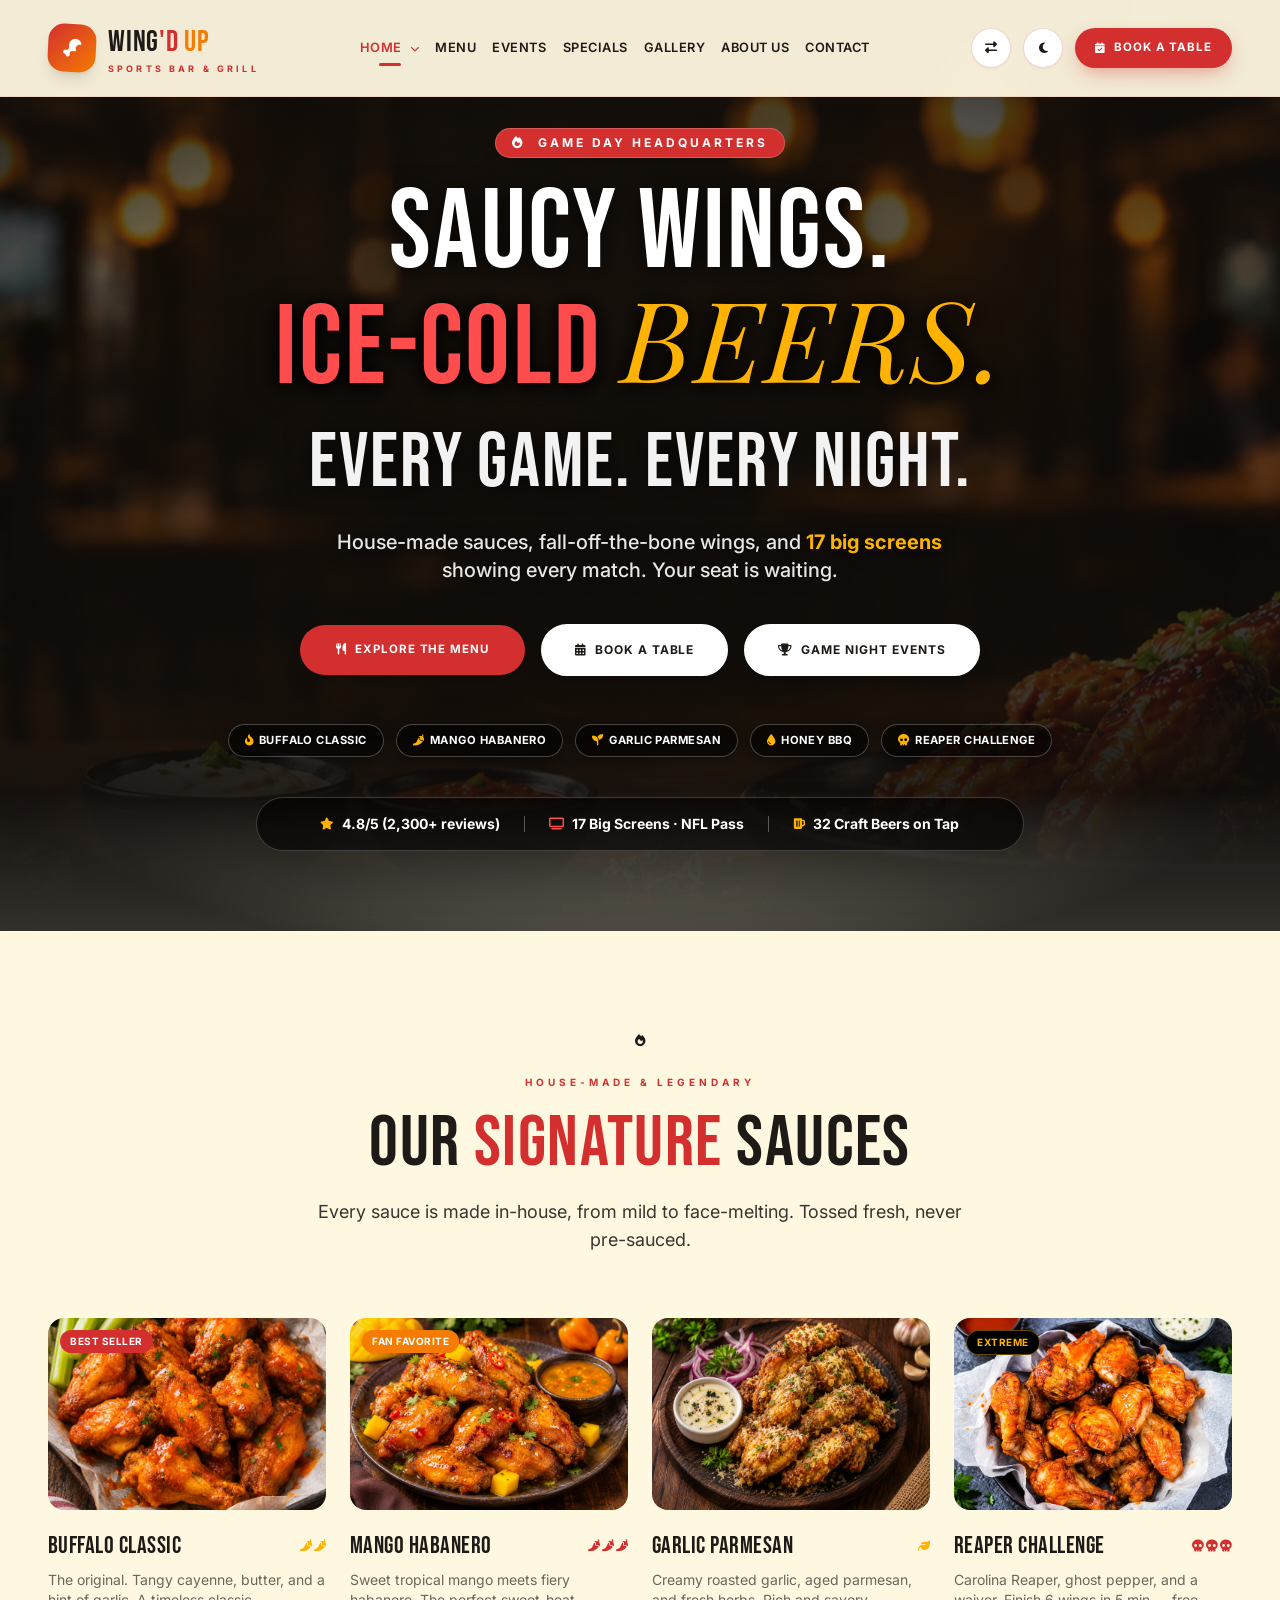
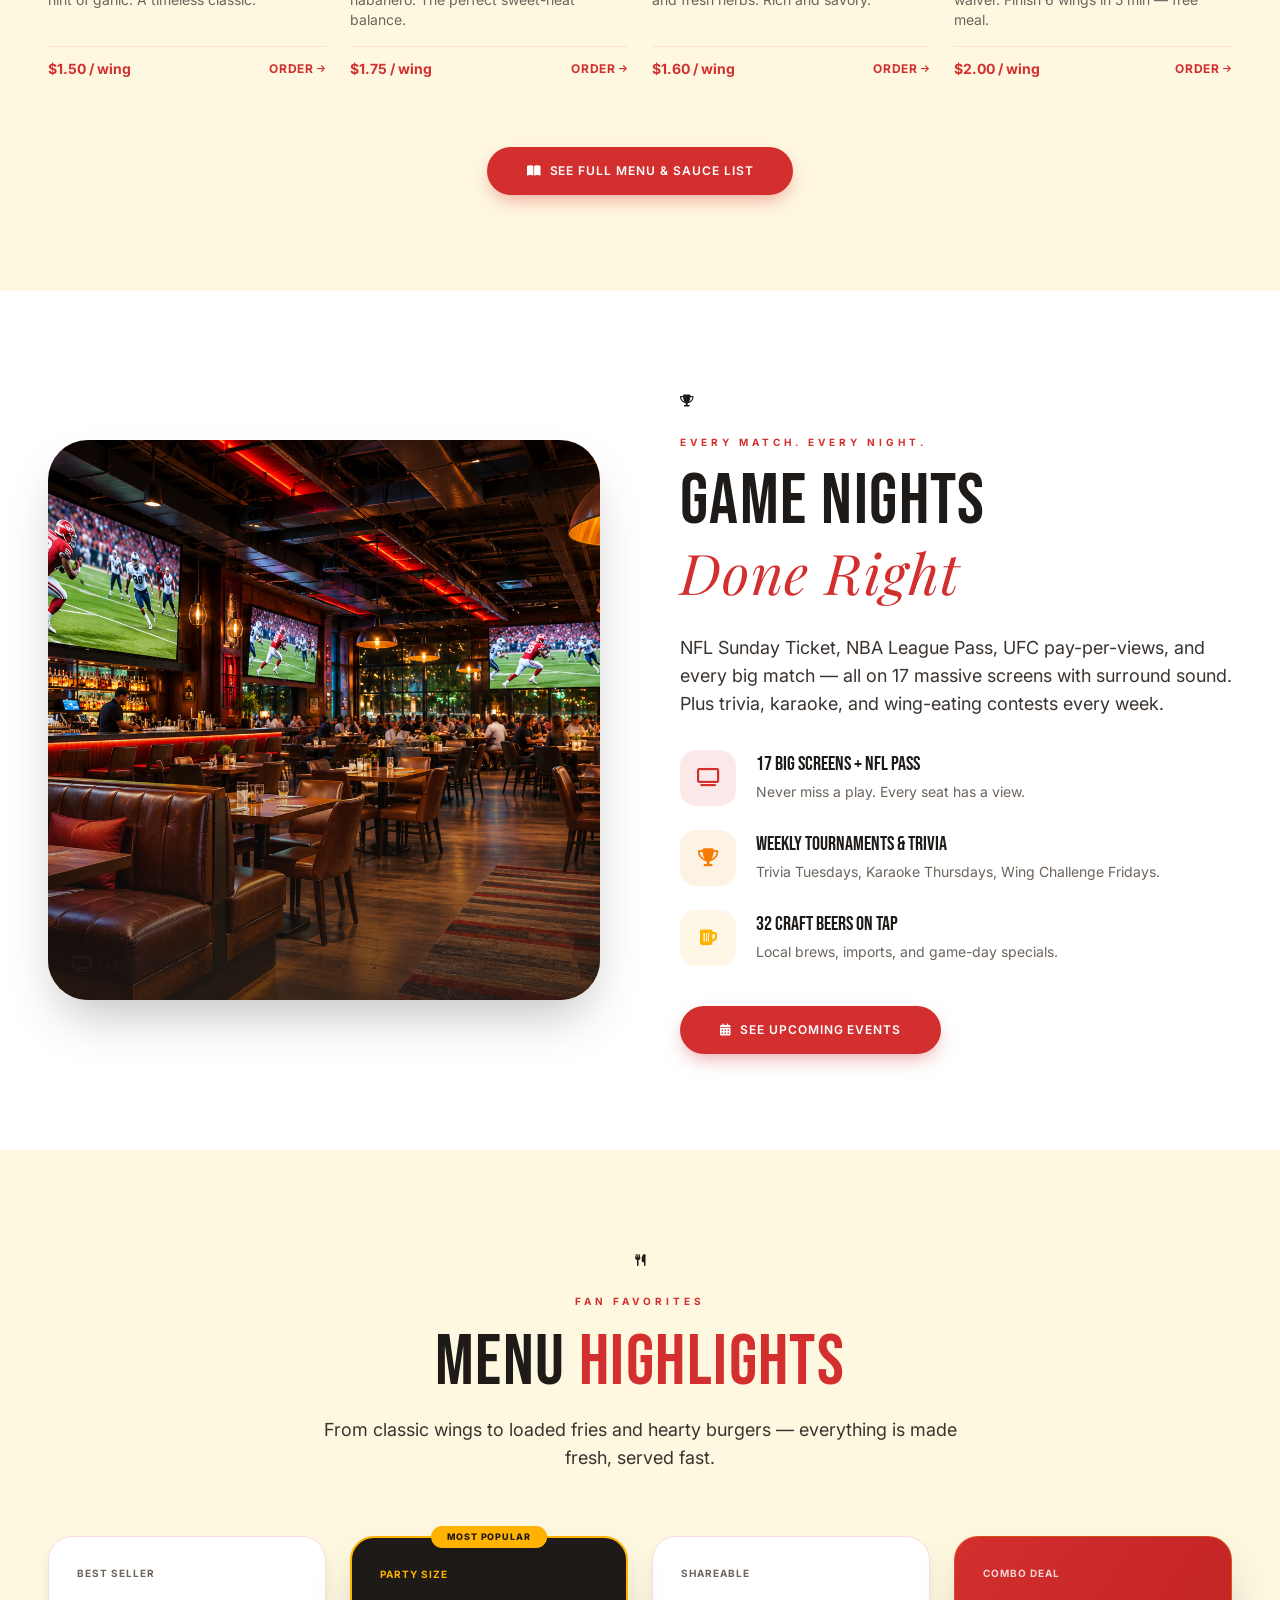
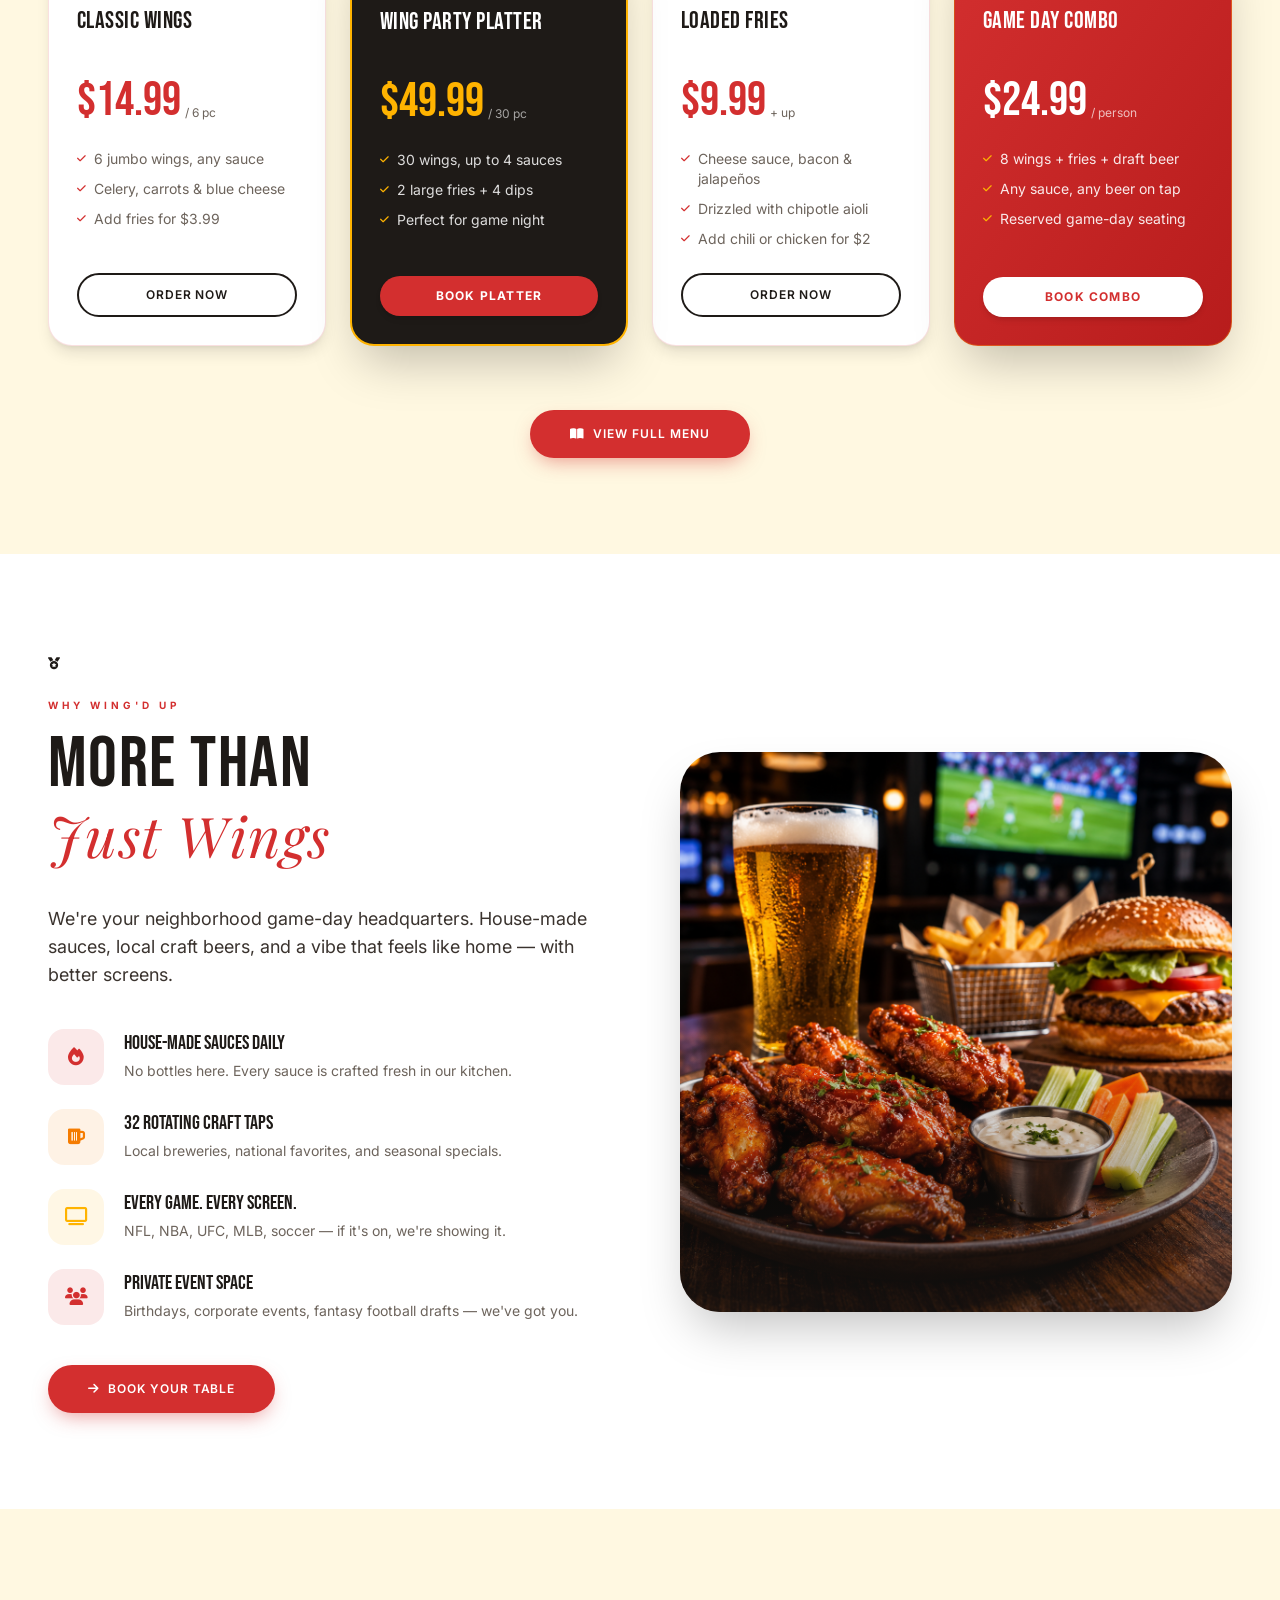
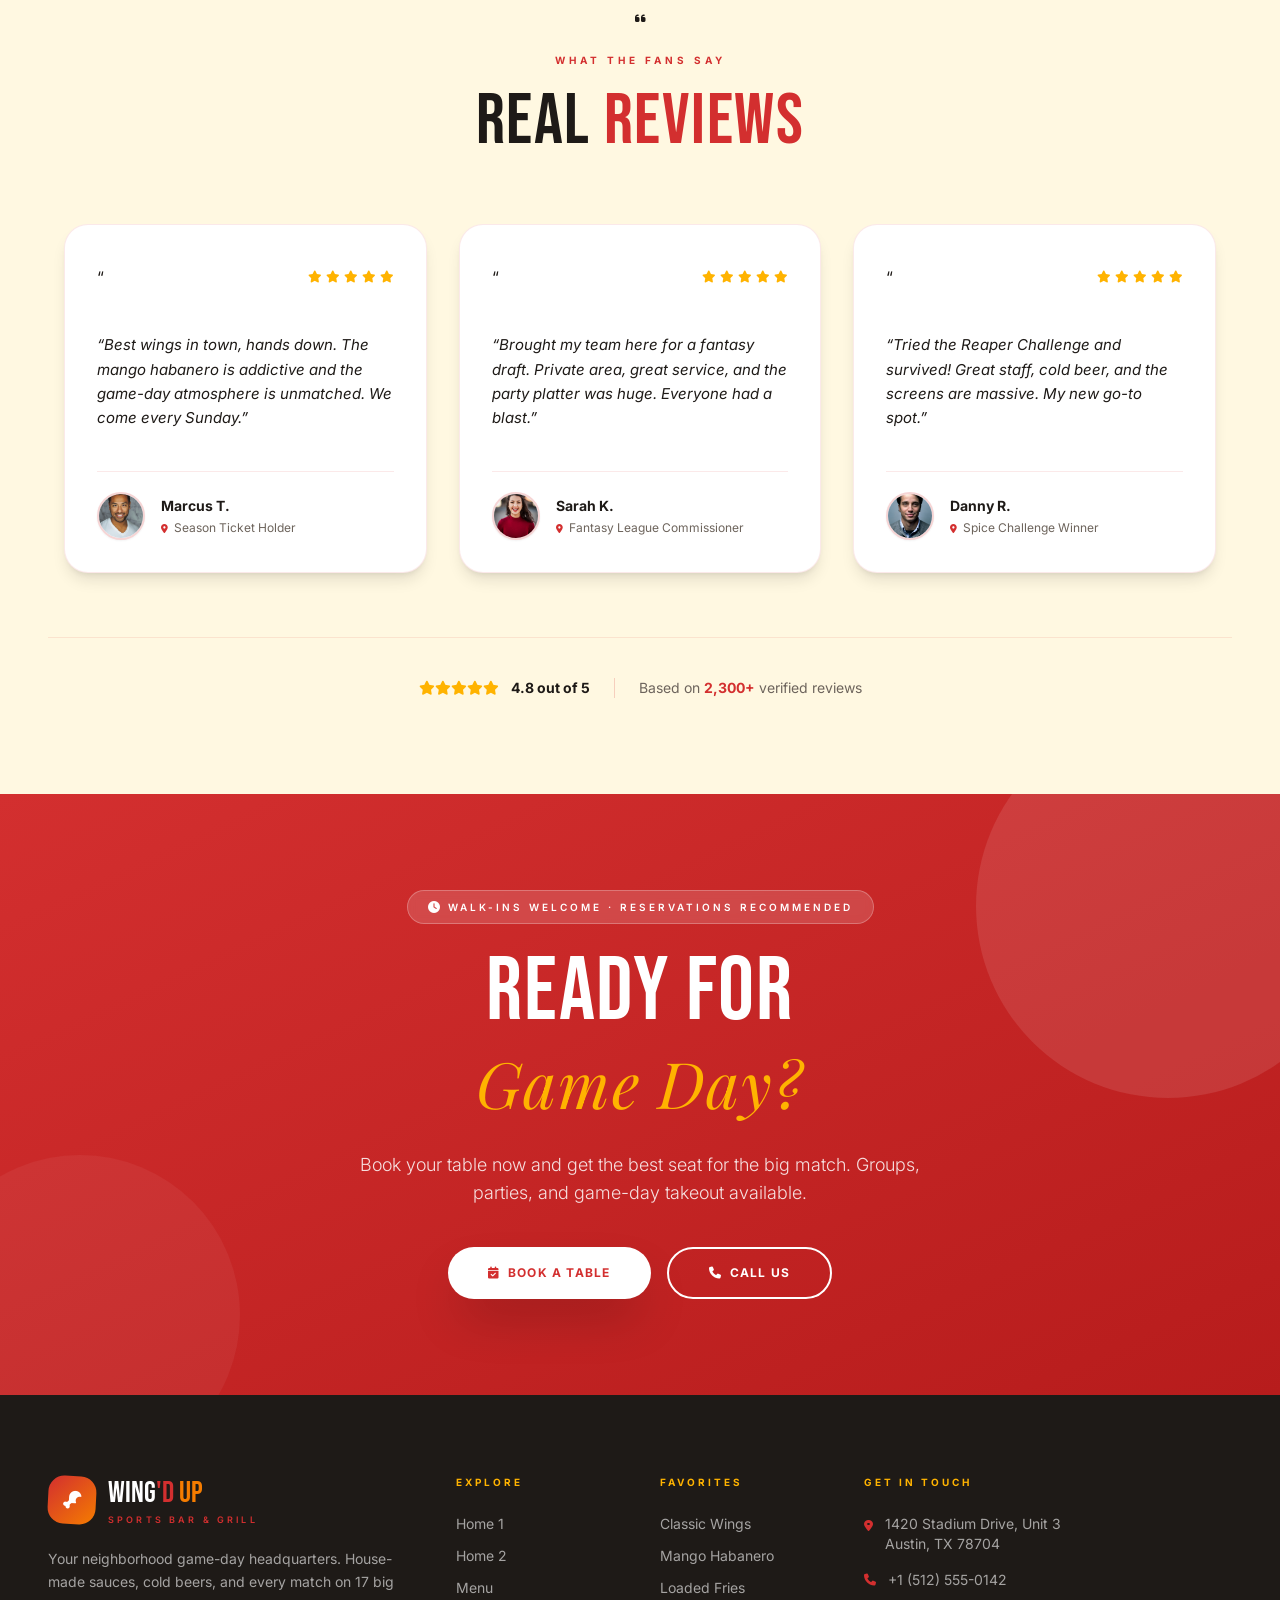
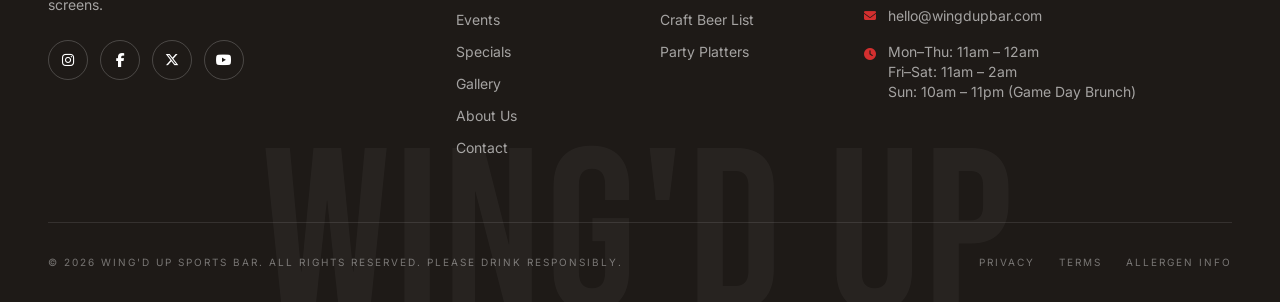
==== index.html @ 5c64b7ad "first commit" ====
<!DOCTYPE html>
<html lang="en" dir="ltr" class="scroll-smooth">
<head>
  <meta charset="UTF-8" />
  <meta name="viewport" content="width=device-width, initial-scale=1.0" />
  <title>Wing &amp; Sports Bar · Home 1 · Sauce &amp; Game Nights</title>
  <link rel="icon" type="image/svg+xml" href="data:image/svg+xml,%3Csvg xmlns='http://www.w3.org/2000/svg' viewBox='0 0 24 24' fill='none' stroke='%23D32F2F' stroke-width='1.8' stroke-linecap='round' stroke-linejoin='round'%3E%3Cpath d='M12 2L2 7v10l10 5 10-5V7l-10-5zM2 7l10 5 10-5M12 22V12'/%3E%3C/svg%3E" />
  <meta name="description" content="Wing & Sports Bar — Home 1. Famous wings, house-made sauces, and the best game-night atmosphere in town. Book your table or explore our menu.">

  <script src="assets/tailwind.js"></script>
  <script>
    if (typeof tailwind === 'undefined') {
      document.write('<script src="https://cdn.tailwindcss.com"><\/script>');
    }
  </script>
  <link rel="stylesheet" href="assets/fontawesome/all.min.css">
  <link rel="stylesheet" href="https://cdnjs.cloudflare.com/ajax/libs/font-awesome/6.4.0/css/all.min.css">
  <link rel="preconnect" href="https://fonts.googleapis.com">
  <link rel="preconnect" href="https://fonts.gstatic.com" crossorigin>
  <link href="https://fonts.googleapis.com/css2?family=Bebas+Neue&family=Inter:wght@300;400;500;600;700;800&family=Playfair+Display:ital,wght@0,600;0,700;1,500&display=swap" rel="stylesheet">

  <script>
    tailwind.config = {
      darkMode: 'class',
      theme: {
        extend: {
          colors: {
            'wing-red': '#D32F2F',
            'wing-red-dark': '#B71C1C',
            'wing-orange': '#F57C00',
            'wing-amber': '#FFB300',
            'wing-cream': '#FFF8E1',
            'wing-charcoal': '#1E1A17',
            'wing-dark': '#0F0D0B',
            'wing-ash': '#6D645C',
            'wing-smoke': '#2D2824',
          },
          fontFamily: {
            display: ['"Bebas Neue"', 'sans-serif'],
            sans: ['"Inter"', 'sans-serif'],
            serif: ['"Playfair Display"', 'serif'],
          },
          animation: {
            'fade-up': 'fadeUp 0.9s ease-out forwards',
          },
          keyframes: {
            fadeUp: { '0%': { opacity: '0', transform: 'translateY(24px)' }, '100%': { opacity: '1', transform: 'translateY(0)' } },
          }
        }
      }
    }
  </script>

  <style>
    html { scroll-behavior: smooth; }
    html.dark { color-scheme: dark; }
    body {
      font-family: 'Inter', sans-serif;
      background-color: #FFF8E1;
      color: #1E1A17;
      overflow-x: hidden;
    }
    .dark body { background-color: #0F0D0B; color: #F5F0E8; }
    h1, h2, h3, .display-font { font-family: 'Bebas Neue', sans-serif; letter-spacing: 0.02em; line-height: 1.05; }
    .serif-accent { font-family: 'Playfair Display', serif; }

    body::-webkit-scrollbar { width: 8px; }
    body::-webkit-scrollbar-track { background: #FFF8E1; }
    body::-webkit-scrollbar-thumb { background: #D32F2F; border-radius: 10px; }
    .dark body::-webkit-scrollbar-track { background: #1E1A17; }

    /* Navbar */
    .nav-link {
      position: relative; font-weight: 600; color: #1E1A17; transition: color 0.3s;
      font-size: 0.8rem; letter-spacing: 0.04em; text-transform: uppercase; white-space: nowrap;
    }
    .dark .nav-link { color: #F5F0E8; }
    .nav-link:hover { color: #D32F2F; }
    .nav-link.active { color: #D32F2F !important; }
    .nav-link.active::after {
      content: ''; position: absolute; bottom: -8px; left: 50%; transform: translateX(-50%);
      width: 22px; height: 3px; background: #D32F2F; border-radius: 2px;
    }
    .dark .nav-link.active { color: #FF8A65 !important; }
    .dark .nav-link.active::after { background: #FF8A65; }
    .dark .nav-link:hover { color: #FF8A65; }

    /* Fixed Dropdown Styling */
    .dropdown-menu-custom {
      position: absolute; 
      top: 100%; 
      left: 50%; 
      transform: translateX(-50%) translateY(12px);
      min-width: 200px;
      background: #FFFFFF; 
      border-radius: 16px; 
      padding: 0.5rem 0;
      box-shadow: 0 20px 40px -12px rgba(0,0,0,0.15), 0 4px 10px -4px rgba(0,0,0,0.1);
      opacity: 0; 
      visibility: hidden; 
      transition: all 0.25s ease; 
      z-index: 1000;
      border: 1px solid #FFE0B2;
    }
    .dark .dropdown-menu-custom { 
      background: #2D2824; 
      border-color: #D32F2F; 
      box-shadow: 0 20px 40px -12px rgba(0,0,0,0.5);
    }
    
    /* Show dropdown on hover */
    .dropdown-custom:hover .dropdown-menu-custom { 
      opacity: 1; 
      visibility: visible; 
      transform: translateX(-50%) translateY(0); 
    }
    
    .dropdown-item {
      display: flex; 
      align-items: center; 
      padding: 0.65rem 1.4rem;
      transition: all 0.2s; 
      color: #1E1A17; 
      font-size: 0.85rem; 
      letter-spacing: 0.02em; 
      font-weight: 500;
    }
    .dark .dropdown-item { color: #F5F0E8; }
    .dropdown-item:hover { background-color: #FFF8E1; color: #B71C1C; padding-left: 1.7rem; }
    .dark .dropdown-item:hover { background-color: #D32F2F; color: #FFFFFF !important; padding-left: 1.7rem; }
    .dropdown-item.active { background-color: #FFE0B2; color: #B71C1C !important; font-weight: 700; }
    .dark .dropdown-item.active { background-color: #D32F2F; color: #FFFFFF !important; }

    /* Mobile Menu */
    .mobile-menu {
      background: #FFFFFF; max-height: 0; overflow: hidden;
      transition: max-height 0.45s cubic-bezier(0.4, 0, 0.2, 1);
      border-radius: 0 0 24px 24px;
    }
    .dark .mobile-menu { background: #2D2824; }
    .mobile-menu.open { max-height: 85vh; overflow-y: auto; }

    .btn-primary {
      background-color: #D32F2F; color: #FFFFFF; font-weight: 700; border-radius: 50px;
      transition: all 0.3s ease; letter-spacing: 0.08em; text-transform: uppercase; font-size: 0.72rem;
      box-shadow: 0 8px 20px -6px rgba(211,47,47,0.5); white-space: nowrap;
    }
    .btn-primary:hover {
      background-color: #B71C1C; transform: translateY(-2px);
      box-shadow: 0 15px 30px -6px rgba(211,47,47,0.6);
    }
    .btn-outline {
      border: 2px solid #1E1A17; color: #1E1A17; background: transparent; border-radius: 50px;
      font-weight: 700; transition: all 0.3s; letter-spacing: 0.08em; text-transform: uppercase; font-size: 0.72rem;
      white-space: nowrap;
    }
    .btn-outline:hover { background-color: #1E1A17; color: #FFF8E1; transform: translateY(-2px); }
    .dark .btn-outline { border-color: #F5F0E8; color: #F5F0E8; }
    .dark .btn-outline:hover { background-color: #F5F0E8; color: #1E1A17; }

    /* Hero with assets/bg.png (Optimized readability) */
    .hero-wings { position: relative; overflow: hidden; background-color: #0F0D0B; }
    .hero-overlay {
      position: absolute; inset: 0;
      background:
        radial-gradient(ellipse 70% 60% at 50% 45%, rgba(15, 13, 11, 0.72) 0%, rgba(15, 13, 11, 0.42) 65%, rgba(15, 13, 11, 0.85) 100%),
        linear-gradient(180deg, rgba(15, 13, 11, 0.7) 0%, rgba(15, 13, 11, 0.25) 35%, rgba(15, 13, 11, 0.8) 85%, #FFF8E1 100%);
      pointer-events: none;
    }
    .dark .hero-overlay {
      background:
        radial-gradient(ellipse 70% 60% at 50% 45%, rgba(15, 13, 11, 0.72) 0%, rgba(15, 13, 11, 0.45) 65%, rgba(15, 13, 11, 0.88) 100%),
        linear-gradient(180deg, rgba(15, 13, 11, 0.75) 0%, rgba(15, 13, 11, 0.3) 35%, rgba(15, 13, 11, 0.88) 85%, #0F0D0B 100%);
    }

    .hero-wings .sauce-chip {
      display: inline-flex; align-items: center; gap: 0.35rem;
      background: rgba(0, 0, 0, 0.6); backdrop-filter: blur(8px);
      border: 1px solid rgba(255, 255, 255, 0.25); border-radius: 100px; padding: 0.45rem 1rem;
      font-size: 0.7rem; font-weight: 700; letter-spacing: 0.04em; text-transform: uppercase; color: #FFFFFF;
      box-shadow: 0 4px 15px rgba(0, 0, 0, 0.35); text-shadow: 0 1px 3px rgba(0, 0, 0, 0.8);
      transition: all 0.25s;
    }
    .hero-wings .sauce-chip i { color: #FFB300; }
    .hero-wings .sauce-chip:hover {
      background: #D32F2F; border-color: #D32F2F; color: #FFFFFF;
      transform: translateY(-2px); box-shadow: 0 8px 20px rgba(211, 47, 47, 0.5);
    }
    .hero-wings .sauce-chip:hover i { color: #FFFFFF; }

    /* Responsive typography helpers */
    .hero-title { font-size: clamp(3rem, 9vw, 7rem); line-height: 0.92; }
    .hero-sub { font-size: clamp(2.5rem, 6vw, 5rem); }
    .section-title { font-size: clamp(2.5rem, 6vw, 4.5rem); }
    .section-title-sm { font-size: clamp(2rem, 5vw, 3.5rem); }

    /* Prevent overflow on long words */
    .break-safe { overflow-wrap: anywhere; word-break: break-word; }
  
    /* Sauce Card Alignment */
    .sauce-card {
      display: flex !important;
      flex-direction: column !important;
      height: 100% !important;
    }
    .sauce-card-body {
      display: flex !important;
      flex-direction: column !important;
      flex: 1 1 auto !important;
    }
    .sauce-card-desc {
      flex: 1 1 auto !important;
    }
    .sauce-card-footer {
      margin-top: auto !important;
    }
  
    /* Hero solid white button with guaranteed dark text in all themes */
    .hero-btn-white {
      background-color: #FFFFFF !important;
      color: #1E1A17 !important;
      border: 2px solid #FFFFFF !important;
      font-weight: 700;
      letter-spacing: 0.08em;
      text-transform: uppercase;
      font-size: 0.72rem;
      border-radius: 50px;
      box-shadow: 0 10px 25px -5px rgba(0, 0, 0, 0.35);
      transition: all 0.3s ease;
      white-space: nowrap;
    }
    .hero-btn-white:hover {
      background-color: #D32F2F !important;
      color: #FFFFFF !important;
      border-color: #D32F2F !important;
      transform: translateY(-2px);
      box-shadow: 0 15px 30px -5px rgba(211, 47, 47, 0.55);
    }
    .dark .hero-btn-white {
      background-color: #FFFFFF !important;
      color: #1E1A17 !important;
      border-color: #FFFFFF !important;
    }
    .dark .hero-btn-white:hover {
      background-color: #D32F2F !important;
      color: #FFFFFF !important;
      border-color: #D32F2F !important;
    }
  
    /* Critical Hero & Layout Protection (Zero-FOUC & Offline safety) */
    .hero-wings, .stadium-hero {
      position: relative;
      min-height: 100vh;
      display: flex;
      flex-direction: column;
      justify-content: center;
      align-items: center;
      overflow: hidden;
    }
    .hero-wings > .absolute, .stadium-hero > .absolute {
      position: absolute;
      inset: 0;
    }
    .hero-wings img, .stadium-hero img {
      width: 100%;
      height: 100%;
      object-fit: cover;
      object-position: center;
    }
  </style>
</head>

<body>

  <!-- ============================================= -->
  <!-- NAVIGATION -->
  <!-- ============================================= -->
  <nav class="fixed top-0 left-0 right-0 z-50 bg-wing-cream/95 dark:bg-[#0F0D0B]/95 backdrop-blur-md border-b border-wing-red/10 dark:border-wing-red/20 shadow-sm transition-all duration-300">
    <div class="max-w-[1400px] mx-auto px-4 sm:px-6 lg:px-10 xl:px-12">
      <div class="flex items-center justify-between h-16 sm:h-20 lg:h-24 gap-3">

        <!-- Logo -->
        <a href="index.html" class="flex items-center gap-2 sm:gap-3 group shrink-0">
          <div class="w-9 h-9 sm:w-11 sm:h-11 lg:w-12 lg:h-12 rounded-xl sm:rounded-2xl bg-gradient-to-br from-wing-red to-wing-orange flex items-center justify-center shadow-lg group-hover:scale-105 transition-transform duration-300 rotate-3 group-hover:rotate-0 shrink-0">
            <i class="fas fa-drumstick-bite text-white text-base sm:text-lg"></i>
          </div>
          <div class="leading-none">
            <div class="text-xl sm:text-2xl lg:text-3xl font-display text-[#1E1A17] dark:text-[#F5F0E8] tracking-wide">
              Wing<span class="text-wing-red">'d</span> <span class="text-wing-orange">Up</span>
            </div>
            <div class="text-[7px] sm:text-[8px] lg:text-[9px] uppercase tracking-[0.35em] text-wing-red font-bold mt-0.5 sm:mt-1">Sports Bar &amp; Grill</div>
          </div>
        </a>

        <!-- Desktop nav -->
        <div class="hidden xl:flex items-center gap-4 2xl:gap-6">
          
          <!-- Dropdown -->
          <div class="dropdown-custom relative py-4">
            <button class="nav-link active flex items-center gap-1">
              Home <i class="fas fa-chevron-down text-[9px] ms-1"></i>
            </button>
            <div class="dropdown-menu-custom">
              <a href="index.html" class="dropdown-item active font-bold">Home 1</a>
              <a href="home2.html" class="dropdown-item">Home 2</a>
            </div>
          </div>
          
          <a href="menu.html" class="nav-link">Menu</a>
          <a href="events.html" class="nav-link">Events</a>
          <a href="specials.html" class="nav-link">Specials</a>
          <a href="gallery.html" class="nav-link">Gallery</a>
          <a href="our-story.html" class="nav-link">About Us</a>
          <a href="contact.html" class="nav-link">Contact</a>
        </div>

        <!-- Right actions -->
        <div class="flex items-center gap-2 sm:gap-3 shrink-0">
          <button id="rtl-toggle" class="hidden xl:flex w-10 h-10 2xl:w-11 2xl:h-11 rounded-full bg-white dark:bg-[#2D2824] border border-wing-red/20 dark:border-wing-red/30 items-center justify-center text-[#1E1A17] dark:text-[#F5F0E8] hover:bg-wing-red hover:border-wing-red hover:text-white shadow-sm transition-all duration-300" title="Toggle RTL / LTR" aria-label="Toggle text direction">
            <i class="fas fa-right-left text-xs"></i>
          </button>
          <button id="theme-toggle" class="hidden xl:flex w-10 h-10 2xl:w-11 2xl:h-11 rounded-full bg-white dark:bg-[#2D2824] border border-wing-red/20 dark:border-wing-red/30 items-center justify-center text-[#1E1A17] dark:text-[#F5F0E8] hover:bg-wing-red hover:border-wing-red hover:text-white shadow-sm transition-all duration-300" title="Toggle theme" aria-label="Toggle color theme">
            <i class="fas fa-moon dark:hidden text-xs"></i>
            <i class="fas fa-sun hidden dark:inline text-xs"></i>
          </button>
          <a href="contact.html" class="hidden xl:inline-flex btn-primary h-10 2xl:h-11 px-5 2xl:px-7 rounded-full items-center justify-center gap-2">
            <i class="fas fa-calendar-check text-[11px]"></i> Book a Table
          </a>
          <button id="mobile-toggle" class="xl:hidden w-10 h-10 rounded-full bg-wing-red text-white flex items-center justify-center shadow-md">
            <i class="fas fa-bars text-sm"></i>
          </button>
        </div>
      </div>

      <!-- Mobile menu -->
      <div id="mobile-menu" class="mobile-menu xl:hidden">
        <div class="py-4 px-2 space-y-1">
          <div>
            <button onclick="document.getElementById('home-mobile-drop').classList.toggle('hidden'); document.getElementById('home-mobile-icon').classList.toggle('rotate-180')" class="w-full flex items-center justify-between py-3 px-4 font-bold text-wing-red dark:text-wing-red bg-wing-red/10 dark:bg-wing-red/20 hover:bg-wing-red/15 rounded-xl text-sm cursor-pointer">
              <span>Home</span>
              <i id="home-mobile-icon" class="fas fa-chevron-down text-xs transition-transform duration-300"></i>
            </button>
            <div id="home-mobile-drop" class="hidden pl-2 space-y-1 mt-1 mb-2">
              <a href="index.html" class="block py-2.5 px-4 font-bold text-wing-red dark:text-wing-red bg-wing-red/10 dark:bg-wing-red/20 rounded-lg text-sm transition">
                <i class="fas fa-home w-5 me-2 text-xs"></i> Home 1
              </a>
              <a href="home2.html" class="block py-2.5 px-4 font-medium text-[#1E1A17] dark:text-[#F5F0E8] hover:bg-wing-red/10 dark:hover:bg-wing-red/20 rounded-lg text-sm transition">
                <i class="fas fa-home w-5 me-2 text-xs"></i> Home 2
              </a>
            </div>
          </div>
          <a href="menu.html" class="block py-3 px-4 font-medium text-[#1E1A17] dark:text-[#F5F0E8] hover:bg-wing-red/10 dark:hover:bg-wing-red/20 rounded-xl text-sm transition">Menu</a>
          <a href="events.html" class="block py-3 px-4 font-medium text-[#1E1A17] dark:text-[#F5F0E8] hover:bg-wing-red/10 dark:hover:bg-wing-red/20 rounded-xl text-sm transition">Events</a>
          <a href="specials.html" class="block py-3 px-4 font-medium text-[#1E1A17] dark:text-[#F5F0E8] hover:bg-wing-red/10 dark:hover:bg-wing-red/20 rounded-xl text-sm transition">Specials</a>
          <a href="gallery.html" class="block py-3 px-4 font-medium text-[#1E1A17] dark:text-[#F5F0E8] hover:bg-wing-red/10 dark:hover:bg-wing-red/20 rounded-xl text-sm transition">Gallery</a>
          <a href="our-story.html" class="block py-3 px-4 font-medium text-[#1E1A17] dark:text-[#F5F0E8] hover:bg-wing-red/10 dark:hover:bg-wing-red/20 rounded-xl text-sm transition">About Us</a>
          <a href="contact.html" class="block py-3 px-4 font-medium text-[#1E1A17] dark:text-[#F5F0E8] hover:bg-wing-red/10 dark:hover:bg-wing-red/20 rounded-xl text-sm transition">Contact</a>
          <div class="flex flex-col gap-2.5 pt-4 mt-2 border-t border-wing-red/20 dark:border-wing-red/30">
            <a href="contact.html" class="text-center btn-primary py-3 rounded-full text-xs font-bold">Book a Table</a>
            <div class="flex gap-2.5">
              <button id="mobile-theme-toggle" class="flex-1 py-2.5 rounded-full bg-wing-red/10 dark:bg-wing-red/20 text-wing-red text-xs font-semibold">
                <i class="fas fa-moon dark:hidden"></i><i class="fas fa-sun hidden dark:inline"></i> Theme
              </button>
              <button id="mobile-rtl-toggle" class="flex-1 py-2.5 rounded-full bg-wing-red/10 dark:bg-wing-red/20 text-wing-red text-xs font-semibold">
                <i class="fas fa-exchange-alt"></i> RTL
              </button>
            </div>
          </div>
        </div>
      </div>
    </div>
  </nav>

  <!-- ============================================= -->
  <!-- SECTION 1: HERO -->
  <!-- ============================================= -->
    <section class="hero-wings min-h-screen flex flex-col justify-center items-center pt-24 sm:pt-28 lg:pt-32 pb-12 sm:pb-16 lg:pb-20 relative overflow-hidden">
    <div class="absolute inset-0 z-0">
      <img src="assets/bg.png" alt="Saucy wings and ice-cold beers at sports bar" class="w-full h-full object-cover object-center">
      <div class="hero-overlay"></div>
    </div>

    <div class="max-w-[1400px] mx-auto px-4 sm:px-6 lg:px-10 xl:px-12 w-full relative z-10 flex flex-col justify-center">
      <div class="text-center max-w-4xl mx-auto animate-fade-up">
        <span class="inline-block py-1.5 px-3 sm:px-4 rounded-full bg-wing-red text-white text-[9px] sm:text-[10px] md:text-xs font-bold tracking-[0.2em] sm:tracking-[0.25em] uppercase mb-5 sm:mb-6 shadow-xl backdrop-blur-sm border border-white/20">
          <i class="fas fa-fire me-1.5"></i> Game Day Headquarters
        </span>

        <h1 class="hero-title font-display text-white mb-4 sm:mb-6 break-safe drop-shadow-[0_3px_12px_rgba(0,0,0,0.85)]">
          SAUCY WINGS.<br>
          <span class="text-[#FF4D4D] drop-shadow-[0_2px_8px_rgba(0,0,0,0.9)]">ICE-COLD</span> <span class="text-wing-amber serif-accent italic drop-shadow-[0_2px_8px_rgba(0,0,0,0.9)]">BEERS.</span><br>
          <span class="hero-sub tracking-wide text-white/95">EVERY GAME. EVERY NIGHT.</span>
        </h1>

        <p class="text-white/90 font-medium text-base sm:text-lg md:text-xl max-w-2xl mx-auto mb-8 sm:mb-10 leading-relaxed px-2 drop-shadow-[0_2px_8px_rgba(0,0,0,0.9)]">
          House-made sauces, fall-off-the-bone wings, and <span class="font-bold text-wing-amber">17 big screens</span> showing every match. Your seat is waiting.
        </p>

        <div class="flex flex-col sm:flex-row gap-3 sm:gap-4 justify-center items-center mb-8 sm:mb-12 px-2">
          <a href="menu.html" class="btn-primary px-7 sm:px-9 py-3.5 sm:py-4 rounded-full inline-flex items-center justify-center gap-2 w-full sm:w-auto shadow-xl">
            <i class="fas fa-utensils"></i> Explore the Menu
          </a>
          <a href="contact.html" class="hero-btn-white px-7 sm:px-8 py-3.5 sm:py-4 rounded-full inline-flex items-center justify-center gap-2 text-xs text-[#1E1A17] shadow-xl transition w-full sm:w-auto">
            <i class="fas fa-calendar-alt"></i> Book a Table
          </a>
          <a href="events.html" class="hero-btn-white px-7 sm:px-8 py-3.5 sm:py-4 rounded-full inline-flex items-center justify-center gap-2 text-xs text-[#1E1A17] shadow-xl transition w-full sm:w-auto">
            <i class="fas fa-trophy"></i> Game Night Events
          </a>
        </div>

        <div class="flex flex-wrap justify-center gap-2 sm:gap-3 mb-8 sm:mb-10 px-2">
          <a href="menu.html" class="sauce-chip"><i class="fas fa-fire-flame-curved"></i> Buffalo Classic</a>
          <a href="menu.html" class="sauce-chip"><i class="fas fa-pepper-hot"></i> Mango Habanero</a>
          <a href="menu.html" class="sauce-chip"><i class="fas fa-seedling"></i> Garlic Parmesan</a>
          <a href="menu.html" class="sauce-chip"><i class="fas fa-droplet"></i> Honey BBQ</a>
          <a href="menu.html" class="sauce-chip"><i class="fas fa-skull"></i> Reaper Challenge</a>
        </div>

        <div class="flex flex-col sm:flex-row flex-wrap items-center justify-center gap-3 sm:gap-x-6 gap-y-2 bg-black/65 backdrop-blur-md rounded-2xl sm:rounded-full px-4 sm:px-6 py-3 sm:py-4 border border-white/20 shadow-2xl max-w-3xl mx-auto text-white">
          <div class="flex items-center gap-2">
            <i class="fas fa-star text-wing-amber text-xs"></i>
            <span class="text-xs sm:text-sm font-bold text-white drop-shadow-sm">4.8/5 (2,300+ reviews)</span>
          </div>
          <span class="hidden sm:block w-px h-4 bg-white/30"></span>
          <div class="flex items-center gap-2">
            <i class="fas fa-tv text-[#FF4D4D] text-xs"></i>
            <span class="text-xs sm:text-sm font-bold text-white drop-shadow-sm">17 Big Screens · NFL Pass</span>
          </div>
          <span class="hidden sm:block w-px h-4 bg-white/30"></span>
          <div class="flex items-center gap-2">
            <i class="fas fa-beer-mug-empty text-wing-amber text-xs"></i>
            <span class="text-xs sm:text-sm font-bold text-white drop-shadow-sm">32 Craft Beers on Tap</span>
          </div>
        </div>
      </div>
    </div>
  </section>

  <!-- ============================================= -->
  <!-- SECTION 2: SIGNATURE SAUCES -->
  <!-- ============================================= -->
  <section class="py-16 sm:py-20 lg:py-24 bg-wing-cream dark:bg-wing-dark relative sports-bar-bg">
    <div class="max-w-[1400px] mx-auto px-4 sm:px-6 lg:px-10 xl:px-12 relative z-10">
      <div class="text-center mb-10 sm:mb-16 reveal">
        <div class="divider-flame mb-4 sm:mb-6"><i class="fas fa-fire text-xs"></i></div>
        <span class="block text-[9px] sm:text-[10px] uppercase tracking-[0.3em] sm:tracking-[0.4em] text-wing-red font-bold mb-3 sm:mb-4">House-Made &amp; Legendary</span>
        <h2 class="section-title font-display text-[#1E1A17] dark:text-[#F5F0E8] mb-3 sm:mb-4 break-safe">
          OUR <span class="text-wing-red">SIGNATURE</span> SAUCES
        </h2>
        <p class="text-[#3A332E] dark:text-[#D9CFC4] max-w-2xl mx-auto text-sm sm:text-base md:text-lg leading-relaxed">
          Every sauce is made in-house, from mild to face-melting. Tossed fresh, never pre-sauced.
        </p>
      </div>

      <div class="grid grid-cols-1 sm:grid-cols-2 lg:grid-cols-4 gap-5 sm:gap-6 max-w-7xl mx-auto items-stretch">

        <!-- Sauce 1 -->
        <div class="sauce-card reveal">
          <div class="h-44 sm:h-48 overflow-hidden relative rounded-2xl shrink-0">
            <img src="assets/buff.png" alt="Buffalo sauce" class="w-full h-full object-cover">
            <span class="absolute top-3 left-3 bg-wing-red text-white text-[9px] sm:text-[10px] font-bold px-2.5 py-1 rounded-full uppercase tracking-wider shadow-sm">Best Seller</span>
          </div>
          <div class="pt-4 sm:pt-5 pb-1 flex flex-col flex-1 sauce-card-body">
            <div class="flex items-center justify-between mb-2 min-h-[2rem]">
              <h3 class="font-display text-xl sm:text-2xl text-[#1E1A17] dark:text-[#F5F0E8] leading-tight">Buffalo Classic</h3>
              <div class="flex text-wing-amber text-xs gap-0.5"><i class="fas fa-pepper-hot"></i><i class="fas fa-pepper-hot"></i></div>
            </div>
            <p class="text-xs sm:text-sm text-wing-ash dark:text-[#B9AFA5] leading-relaxed mb-4 flex-1 sauce-card-desc">The original. Tangy cayenne, butter, and a hint of garlic. A timeless classic.</p>
            <div class="flex items-center justify-between pt-3 mt-auto border-t border-wing-red/10 dark:border-wing-red/20 sauce-card-footer">
              <span class="text-wing-red font-bold text-xs sm:text-sm">$1.50 / wing</span>
              <a href="menu.html" class="text-wing-red text-[10px] sm:text-xs font-bold uppercase tracking-wider hover:text-wing-orange transition inline-flex items-center gap-1">Order <i class="fas fa-arrow-right text-[9px]"></i></a>
            </div>
          </div>
        </div>

        <!-- Sauce 2 -->
        <div class="sauce-card reveal">
          <div class="h-44 sm:h-48 overflow-hidden relative rounded-2xl shrink-0">
            <img src="assets/man.png" alt="Mango Habanero sauce" class="w-full h-full object-cover">
            <span class="absolute top-3 left-3 bg-wing-orange text-white text-[9px] sm:text-[10px] font-bold px-2.5 py-1 rounded-full uppercase tracking-wider shadow-sm">Fan Favorite</span>
          </div>
          <div class="pt-4 sm:pt-5 pb-1 flex flex-col flex-1 sauce-card-body">
            <div class="flex items-center justify-between mb-2 min-h-[2rem]">
              <h3 class="font-display text-xl sm:text-2xl text-[#1E1A17] dark:text-[#F5F0E8] leading-tight">Mango Habanero</h3>
              <div class="flex text-wing-red text-xs gap-0.5"><i class="fas fa-pepper-hot"></i><i class="fas fa-pepper-hot"></i><i class="fas fa-pepper-hot"></i></div>
            </div>
            <p class="text-xs sm:text-sm text-wing-ash dark:text-[#B9AFA5] leading-relaxed mb-4 flex-1 sauce-card-desc">Sweet tropical mango meets fiery habanero. The perfect sweet-heat balance.</p>
            <div class="flex items-center justify-between pt-3 mt-auto border-t border-wing-red/10 dark:border-wing-red/20 sauce-card-footer">
              <span class="text-wing-red font-bold text-xs sm:text-sm">$1.75 / wing</span>
              <a href="menu.html" class="text-wing-red text-[10px] sm:text-xs font-bold uppercase tracking-wider hover:text-wing-orange transition inline-flex items-center gap-1">Order <i class="fas fa-arrow-right text-[9px]"></i></a>
            </div>
          </div>
        </div>

        <!-- Sauce 3 -->
        <div class="sauce-card reveal">
          <div class="h-44 sm:h-48 overflow-hidden relative rounded-2xl shrink-0">
            <img src="assets/garli.png" alt="Garlic Parmesan sauce" class="w-full h-full object-cover">
          </div>
          <div class="pt-4 sm:pt-5 pb-1 flex flex-col flex-1 sauce-card-body">
            <div class="flex items-center justify-between mb-2 min-h-[2rem]">
              <h3 class="font-display text-xl sm:text-2xl text-[#1E1A17] dark:text-[#F5F0E8] leading-tight">Garlic Parmesan</h3>
              <div class="flex text-wing-amber text-xs gap-0.5"><i class="fas fa-leaf"></i></div>
            </div>
            <p class="text-xs sm:text-sm text-wing-ash dark:text-[#B9AFA5] leading-relaxed mb-4 flex-1 sauce-card-desc">Creamy roasted garlic, aged parmesan, and fresh herbs. Rich and savory.</p>
            <div class="flex items-center justify-between pt-3 mt-auto border-t border-wing-red/10 dark:border-wing-red/20 sauce-card-footer">
              <span class="text-wing-red font-bold text-xs sm:text-sm">$1.60 / wing</span>
              <a href="menu.html" class="text-wing-red text-[10px] sm:text-xs font-bold uppercase tracking-wider hover:text-wing-orange transition inline-flex items-center gap-1">Order <i class="fas fa-arrow-right text-[9px]"></i></a>
            </div>
          </div>
        </div>

        <!-- Sauce 4 -->
        <div class="sauce-card reveal">
          <div class="h-44 sm:h-48 overflow-hidden relative rounded-2xl shrink-0">
            <img src="assets/reaper.png" alt="Reaper Challenge sauce" class="w-full h-full object-cover">
            <span class="absolute top-3 left-3 bg-black text-wing-amber text-[9px] sm:text-[10px] font-bold px-2.5 py-1 rounded-full uppercase tracking-wider border border-wing-amber/40 shadow-sm">Extreme</span>
          </div>
          <div class="pt-4 sm:pt-5 pb-1 flex flex-col flex-1 sauce-card-body">
            <div class="flex items-center justify-between mb-2 min-h-[2rem]">
              <h3 class="font-display text-xl sm:text-2xl text-[#1E1A17] dark:text-[#F5F0E8] leading-tight">Reaper Challenge</h3>
              <div class="flex text-wing-red text-xs gap-0.5"><i class="fas fa-skull"></i><i class="fas fa-skull"></i><i class="fas fa-skull"></i></div>
            </div>
            <p class="text-xs sm:text-sm text-wing-ash dark:text-[#B9AFA5] leading-relaxed mb-4 flex-1 sauce-card-desc">Carolina Reaper, ghost pepper, and a waiver. Finish 6 wings in 5 min — free meal.</p>
            <div class="flex items-center justify-between pt-3 mt-auto border-t border-wing-red/10 dark:border-wing-red/20 sauce-card-footer">
              <span class="text-wing-red font-bold text-xs sm:text-sm">$2.00 / wing</span>
              <a href="menu.html" class="text-wing-red text-[10px] sm:text-xs font-bold uppercase tracking-wider hover:text-wing-orange transition inline-flex items-center gap-1">Order <i class="fas fa-arrow-right text-[9px]"></i></a>
            </div>
          </div>
        </div>
      </div>

      <div class="text-center mt-10 sm:mt-16 reveal">
        <a href="menu.html" class="btn-primary px-7 sm:px-10 py-3.5 sm:py-4 rounded-full inline-flex items-center gap-2 text-xs font-semibold">
          <i class="fas fa-book-open"></i> See Full Menu &amp; Sauce List
        </a>
      </div>
    </div>
  </section>

  <!-- ============================================= -->
  <!-- SECTION 3: GAME NIGHTS / EVENTS TEASER -->
  <!-- ============================================= -->
  <section class="py-16 sm:py-20 lg:py-24 bg-white dark:bg-wing-charcoal relative overflow-hidden">
    <div class="max-w-[1400px] mx-auto px-4 sm:px-6 lg:px-10 xl:px-12">
      <div class="grid lg:grid-cols-2 gap-10 lg:gap-16 xl:gap-20 items-center">
        <div class="relative reveal order-2 lg:order-1">
          <div class="relative rounded-3xl sm:rounded-[40px] overflow-hidden shadow-2xl">
            <img src="assets/game.png" alt="Sports bar game night with big screens" class="w-full h-72 sm:h-96 md:h-[420px] lg:h-[560px] object-cover">
            <div class="absolute inset-0 bg-gradient-to-t from-wing-charcoal/70 via-transparent to-transparent"></div>
            <div class="absolute bottom-4 sm:bottom-6 left-4 sm:left-6 right-4 sm:right-6">
              <span class="game-badge inline-flex items-center gap-1.5"><i class="fas fa-tv"></i> Game Night Ready</span>
            </div>
          </div>
        </div>

        <div class="reveal order-1 lg:order-2">
          <div class="divider-flame mb-4 sm:mb-6"><i class="fas fa-trophy text-xs"></i></div>
          <span class="block text-[9px] sm:text-[10px] uppercase tracking-[0.3em] sm:tracking-[0.4em] text-wing-red font-bold mb-3 sm:mb-4">Every Match. Every Night.</span>
          <h2 class="section-title font-display text-[#1E1A17] dark:text-[#F5F0E8] mb-5 sm:mb-6 leading-none break-safe">
            GAME NIGHTS <br>
            <span class="text-wing-red serif-accent italic section-title-sm">Done Right</span>
          </h2>
          <p class="text-[#3A332E] dark:text-[#D9CFC4] text-sm sm:text-base md:text-lg leading-relaxed mb-6 sm:mb-8">
            NFL Sunday Ticket, NBA League Pass, UFC pay-per-views, and every big match — all on 17 massive screens with surround sound. Plus trivia, karaoke, and wing-eating contests every week.
          </p>

          <div class="space-y-4 sm:space-y-6 mb-8 sm:mb-10">
            <div class="flex items-start gap-3 sm:gap-5">
              <div class="w-11 h-11 sm:w-14 sm:h-14 rounded-xl sm:rounded-2xl bg-wing-red/10 dark:bg-wing-red/20 flex items-center justify-center shrink-0">
                <i class="fas fa-tv text-wing-red text-base sm:text-lg"></i>
              </div>
              <div>
                <h4 class="font-display text-lg sm:text-xl text-[#1E1A17] dark:text-[#F5F0E8] mb-1">17 Big Screens + NFL Pass</h4>
                <p class="text-xs sm:text-sm text-wing-ash dark:text-[#B9AFA5] leading-relaxed">Never miss a play. Every seat has a view.</p>
              </div>
            </div>
            <div class="flex items-start gap-3 sm:gap-5">
              <div class="w-11 h-11 sm:w-14 sm:h-14 rounded-xl sm:rounded-2xl bg-wing-orange/10 dark:bg-wing-orange/20 flex items-center justify-center shrink-0">
                <i class="fas fa-trophy text-wing-orange text-base sm:text-lg"></i>
              </div>
              <div>
                <h4 class="font-display text-lg sm:text-xl text-[#1E1A17] dark:text-[#F5F0E8] mb-1">Weekly Tournaments &amp; Trivia</h4>
                <p class="text-xs sm:text-sm text-wing-ash dark:text-[#B9AFA5] leading-relaxed">Trivia Tuesdays, Karaoke Thursdays, Wing Challenge Fridays.</p>
              </div>
            </div>
            <div class="flex items-start gap-3 sm:gap-5">
              <div class="w-11 h-11 sm:w-14 sm:h-14 rounded-xl sm:rounded-2xl bg-wing-amber/10 dark:bg-wing-amber/20 flex items-center justify-center shrink-0">
                <i class="fas fa-beer-mug-empty text-wing-amber text-base sm:text-lg"></i>
              </div>
              <div>
                <h4 class="font-display text-lg sm:text-xl text-[#1E1A17] dark:text-[#F5F0E8] mb-1">32 Craft Beers on Tap</h4>
                <p class="text-xs sm:text-sm text-wing-ash dark:text-[#B9AFA5] leading-relaxed">Local brews, imports, and game-day specials.</p>
              </div>
            </div>
          </div>

          <a href="events.html" class="btn-primary px-7 sm:px-10 py-3.5 sm:py-4 rounded-full inline-flex items-center gap-2 text-xs font-semibold">
            <i class="fas fa-calendar-alt"></i> See Upcoming Events
          </a>
        </div>
      </div>
    </div>
  </section>

  <!-- ============================================= -->
  <!-- SECTION 4: MENU HIGHLIGHTS -->
  <!-- ============================================= -->
  <section class="py-16 sm:py-20 lg:py-24 bg-wing-cream dark:bg-wing-dark relative sports-bar-bg">
    <div class="max-w-[1400px] mx-auto px-4 sm:px-6 lg:px-10 xl:px-12 relative z-10">
      <div class="text-center mb-10 sm:mb-16 reveal">
        <div class="divider-flame mb-4 sm:mb-6"><i class="fas fa-utensils text-xs"></i></div>
        <span class="block text-[9px] sm:text-[10px] uppercase tracking-[0.3em] sm:tracking-[0.4em] text-wing-red font-bold mb-3 sm:mb-4">Fan Favorites</span>
        <h2 class="section-title font-display text-[#1E1A17] dark:text-[#F5F0E8] mb-3 sm:mb-4 break-safe">
          MENU <span class="text-wing-red">HIGHLIGHTS</span>
        </h2>
        <p class="text-[#3A332E] dark:text-[#D9CFC4] max-w-2xl mx-auto text-sm sm:text-base md:text-lg leading-relaxed">
          From classic wings to loaded fries and hearty burgers — everything is made fresh, served fast.
        </p>
      </div>

      <div class="grid grid-cols-1 sm:grid-cols-2 lg:grid-cols-4 gap-5 sm:gap-6 max-w-7xl mx-auto items-stretch">
        <!-- Item 1 -->
        <div class="bg-white dark:bg-wing-smoke rounded-3xl p-5 sm:p-7 border border-wing-red/15 dark:border-wing-red/30 shadow-lg hover:shadow-2xl transition-all duration-300 hover:-translate-y-1 reveal flex flex-col h-full">
          <div class="text-[9px] sm:text-[10px] uppercase tracking-widest font-bold text-wing-ash dark:text-[#B9AFA5] mb-2 h-4 flex items-center">Best Seller</div>
          <div class="h-12 sm:h-16 flex items-center mb-3 sm:mb-4">
            <h3 class="font-display text-xl sm:text-2xl text-[#1E1A17] dark:text-[#F5F0E8] leading-tight">Classic Wings</h3>
          </div>
          <div class="h-12 sm:h-14 flex items-end gap-1 mb-4 sm:mb-6">
            <span class="text-3xl sm:text-4xl md:text-5xl font-display text-wing-red leading-none">$14.99</span>
            <span class="text-wing-ash dark:text-[#B9AFA5] text-[10px] sm:text-xs mb-1">/ 6 pc</span>
          </div>
          <ul class="space-y-2.5 mb-6 text-xs sm:text-sm text-wing-ash dark:text-[#B9AFA5] flex-grow">
            <li class="flex items-start gap-2"><i class="fas fa-check text-wing-red mt-1 text-[10px] shrink-0"></i> <span>6 jumbo wings, any sauce</span></li>
            <li class="flex items-start gap-2"><i class="fas fa-check text-wing-red mt-1 text-[10px] shrink-0"></i> <span>Celery, carrots &amp; blue cheese</span></li>
            <li class="flex items-start gap-2"><i class="fas fa-check text-wing-red mt-1 text-[10px] shrink-0"></i> <span>Add fries for $3.99</span></li>
          </ul>
          <a href="menu.html" class="block text-center btn-outline py-3 rounded-full text-[11px] sm:text-xs font-semibold w-full mt-auto">Order Now</a>
        </div>

        <!-- Item 2 -->
        <div class="relative bg-wing-charcoal dark:bg-[#1A1512] text-white rounded-3xl p-5 sm:p-7 border-2 border-wing-amber shadow-2xl hover:shadow-3xl transition-all duration-300 hover:-translate-y-1 reveal flex flex-col h-full mt-2 sm:mt-0">
          <div class="absolute -top-3 left-1/2 -translate-x-1/2 bg-wing-amber text-wing-charcoal px-3 sm:px-4 py-1 rounded-full text-[8px] sm:text-[9px] uppercase tracking-widest font-extrabold shadow-md whitespace-nowrap z-10">Most Popular</div>
          <div class="text-[9px] sm:text-[10px] uppercase tracking-widest font-bold text-wing-amber mb-2 h-4 flex items-center">Party Size</div>
          <div class="h-12 sm:h-16 flex items-center mb-3 sm:mb-4">
            <h3 class="font-display text-xl sm:text-2xl text-white leading-tight">Wing Party Platter</h3>
          </div>
          <div class="h-12 sm:h-14 flex items-end gap-1 mb-4 sm:mb-6">
            <span class="text-3xl sm:text-4xl md:text-5xl font-display text-wing-amber leading-none">$49.99</span>
            <span class="text-white/60 text-[10px] sm:text-xs mb-1">/ 30 pc</span>
          </div>
          <ul class="space-y-2.5 mb-6 text-xs sm:text-sm text-white/85 flex-grow">
            <li class="flex items-start gap-2"><i class="fas fa-check text-wing-amber mt-1 text-[10px] shrink-0"></i> <span>30 wings, up to 4 sauces</span></li>
            <li class="flex items-start gap-2"><i class="fas fa-check text-wing-amber mt-1 text-[10px] shrink-0"></i> <span>2 large fries + 4 dips</span></li>
            <li class="flex items-start gap-2"><i class="fas fa-check text-wing-amber mt-1 text-[10px] shrink-0"></i> <span>Perfect for game night</span></li>
          </ul>
          <a href="contact.html" class="block text-center bg-wing-red hover:bg-wing-amber hover:text-wing-charcoal text-white py-3 rounded-full text-[11px] sm:text-xs font-bold uppercase tracking-widest transition w-full mt-auto shadow-md">Book Platter</a>
        </div>

        <!-- Item 3 -->
        <div class="bg-white dark:bg-wing-smoke rounded-3xl p-5 sm:p-7 border border-wing-red/15 dark:border-wing-red/30 shadow-lg hover:shadow-2xl transition-all duration-300 hover:-translate-y-1 reveal flex flex-col h-full">
          <div class="text-[9px] sm:text-[10px] uppercase tracking-widest font-bold text-wing-ash dark:text-[#B9AFA5] mb-2 h-4 flex items-center">Shareable</div>
          <div class="h-12 sm:h-16 flex items-center mb-3 sm:mb-4">
            <h3 class="font-display text-xl sm:text-2xl text-[#1E1A17] dark:text-[#F5F0E8] leading-tight">Loaded Fries</h3>
          </div>
          <div class="h-12 sm:h-14 flex items-end gap-1 mb-4 sm:mb-6">
            <span class="text-3xl sm:text-4xl md:text-5xl font-display text-wing-red leading-none">$9.99</span>
            <span class="text-wing-ash dark:text-[#B9AFA5] text-[10px] sm:text-xs mb-1">+ up</span>
          </div>
          <ul class="space-y-2.5 mb-6 text-xs sm:text-sm text-wing-ash dark:text-[#B9AFA5] flex-grow">
            <li class="flex items-start gap-2"><i class="fas fa-check text-wing-red mt-1 text-[10px] shrink-0"></i> <span>Cheese sauce, bacon &amp; jalapeños</span></li>
            <li class="flex items-start gap-2"><i class="fas fa-check text-wing-red mt-1 text-[10px] shrink-0"></i> <span>Drizzled with chipotle aioli</span></li>
            <li class="flex items-start gap-2"><i class="fas fa-check text-wing-red mt-1 text-[10px] shrink-0"></i> <span>Add chili or chicken for $2</span></li>
          </ul>
          <a href="menu.html" class="block text-center btn-outline py-3 rounded-full text-[11px] sm:text-xs font-semibold w-full mt-auto">Order Now</a>
        </div>

        <!-- Item 4 -->
        <div class="bg-gradient-to-br from-wing-red to-wing-red-dark text-white rounded-3xl p-5 sm:p-7 shadow-2xl hover:shadow-3xl transition-all duration-300 hover:-translate-y-1 reveal flex flex-col h-full border border-wing-amber/30">
          <div class="text-[9px] sm:text-[10px] uppercase tracking-widest font-bold text-white/80 mb-2 h-4 flex items-center">Combo Deal</div>
          <div class="h-12 sm:h-16 flex items-center mb-3 sm:mb-4">
            <h3 class="font-display text-xl sm:text-2xl text-white leading-tight">Game Day Combo</h3>
          </div>
          <div class="h-12 sm:h-14 flex items-end gap-1 mb-4 sm:mb-6">
            <span class="text-3xl sm:text-4xl md:text-5xl font-display text-white leading-none">$24.99</span>
            <span class="text-white/70 text-[10px] sm:text-xs mb-1">/ person</span>
          </div>
          <ul class="space-y-2.5 mb-6 text-xs sm:text-sm text-white/90 flex-grow">
            <li class="flex items-start gap-2"><i class="fas fa-check text-wing-amber mt-1 text-[10px] shrink-0"></i> <span>8 wings + fries + draft beer</span></li>
            <li class="flex items-start gap-2"><i class="fas fa-check text-wing-amber mt-1 text-[10px] shrink-0"></i> <span>Any sauce, any beer on tap</span></li>
            <li class="flex items-start gap-2"><i class="fas fa-check text-wing-amber mt-1 text-[10px] shrink-0"></i> <span>Reserved game-day seating</span></li>
          </ul>
          <a href="contact.html" class="block text-center bg-white text-wing-red hover:bg-wing-amber hover:text-wing-charcoal py-3 rounded-full text-[11px] sm:text-xs font-bold uppercase tracking-widest transition w-full mt-auto shadow-md">Book Combo</a>
        </div>
      </div>

      <div class="text-center mt-10 sm:mt-16 reveal">
        <a href="menu.html" class="btn-primary px-7 sm:px-10 py-3.5 sm:py-4 rounded-full inline-flex items-center gap-2 text-xs font-semibold">
          <i class="fas fa-book-open"></i> View Full Menu
        </a>
      </div>
    </div>
  </section>

  <!-- ============================================= -->
  <!-- SECTION 5: WHY CHOOSE US -->
  <!-- ============================================= -->
  <section class="py-16 sm:py-20 lg:py-24 bg-white dark:bg-wing-charcoal relative overflow-hidden">
    <div class="max-w-[1400px] mx-auto px-4 sm:px-6 lg:px-10 xl:px-12">
      <div class="grid lg:grid-cols-2 gap-10 lg:gap-16 xl:gap-20 items-center">
        <div class="reveal order-2 lg:order-1">
          <div class="divider-flame mb-4 sm:mb-6"><i class="fas fa-medal text-xs"></i></div>
          <span class="block text-[9px] sm:text-[10px] uppercase tracking-[0.3em] sm:tracking-[0.4em] text-wing-red font-bold mb-3 sm:mb-4">Why Wing'd Up</span>
          <h2 class="section-title font-display text-[#1E1A17] dark:text-[#F5F0E8] mb-5 sm:mb-8 leading-none break-safe">
            MORE THAN <br>
            <span class="text-wing-red serif-accent italic section-title-sm">Just Wings</span>
          </h2>
          <p class="text-[#3A332E] dark:text-[#D9CFC4] text-sm sm:text-base md:text-lg leading-relaxed mb-6 sm:mb-10">
            We're your neighborhood game-day headquarters. House-made sauces, local craft beers, and a vibe that feels like home — with better screens.
          </p>

          <div class="space-y-4 sm:space-y-6 mb-8 sm:mb-10">
            <div class="flex items-start gap-3 sm:gap-5">
              <div class="w-11 h-11 sm:w-14 sm:h-14 rounded-xl sm:rounded-2xl bg-wing-red/10 dark:bg-wing-red/20 flex items-center justify-center shrink-0">
                <i class="fas fa-fire text-wing-red text-base sm:text-lg"></i>
              </div>
              <div>
                <h4 class="font-display text-lg sm:text-xl text-[#1E1A17] dark:text-[#F5F0E8] mb-1">House-Made Sauces Daily</h4>
                <p class="text-xs sm:text-sm text-wing-ash dark:text-[#B9AFA5] leading-relaxed">No bottles here. Every sauce is crafted fresh in our kitchen.</p>
              </div>
            </div>
            <div class="flex items-start gap-3 sm:gap-5">
              <div class="w-11 h-11 sm:w-14 sm:h-14 rounded-xl sm:rounded-2xl bg-wing-orange/10 dark:bg-wing-orange/20 flex items-center justify-center shrink-0">
                <i class="fas fa-beer-mug-empty text-wing-orange text-base sm:text-lg"></i>
              </div>
              <div>
                <h4 class="font-display text-lg sm:text-xl text-[#1E1A17] dark:text-[#F5F0E8] mb-1">32 Rotating Craft Taps</h4>
                <p class="text-xs sm:text-sm text-wing-ash dark:text-[#B9AFA5] leading-relaxed">Local breweries, national favorites, and seasonal specials.</p>
              </div>
            </div>
            <div class="flex items-start gap-3 sm:gap-5">
              <div class="w-11 h-11 sm:w-14 sm:h-14 rounded-xl sm:rounded-2xl bg-wing-amber/10 dark:bg-wing-amber/20 flex items-center justify-center shrink-0">
                <i class="fas fa-tv text-wing-amber text-base sm:text-lg"></i>
              </div>
              <div>
                <h4 class="font-display text-lg sm:text-xl text-[#1E1A17] dark:text-[#F5F0E8] mb-1">Every Game. Every Screen.</h4>
                <p class="text-xs sm:text-sm text-wing-ash dark:text-[#B9AFA5] leading-relaxed">NFL, NBA, UFC, MLB, soccer — if it's on, we're showing it.</p>
              </div>
            </div>
            <div class="flex items-start gap-3 sm:gap-5">
              <div class="w-11 h-11 sm:w-14 sm:h-14 rounded-xl sm:rounded-2xl bg-wing-red/10 dark:bg-wing-red/20 flex items-center justify-center shrink-0">
                <i class="fas fa-users text-wing-red text-base sm:text-lg"></i>
              </div>
              <div>
                <h4 class="font-display text-lg sm:text-xl text-[#1E1A17] dark:text-[#F5F0E8] mb-1">Private Event Space</h4>
                <p class="text-xs sm:text-sm text-wing-ash dark:text-[#B9AFA5] leading-relaxed">Birthdays, corporate events, fantasy football drafts — we've got you.</p>
              </div>
            </div>
          </div>

          <a href="contact.html" class="btn-primary px-7 sm:px-10 py-3.5 sm:py-4 rounded-full inline-flex items-center gap-2 text-xs font-semibold">
            <i class="fas fa-arrow-right"></i> Book Your Table
          </a>
        </div>

        <div class="relative reveal order-1 lg:order-2">
          <div class="relative rounded-3xl sm:rounded-[40px] overflow-hidden shadow-2xl">
            <img src="assets/win.png" alt="Wings and beer at the bar" class="w-full h-72 sm:h-96 md:h-[420px] lg:h-[560px] object-cover">
            <div class="absolute inset-0 bg-gradient-to-t from-wing-charcoal/60 via-transparent to-transparent"></div>
          </div>
        </div>
      </div>
    </div>
  </section>

  <!-- ============================================= -->
  <!-- SECTION 6: TESTIMONIALS -->
  <!-- ============================================= -->
  <section class="py-16 sm:py-20 lg:py-24 bg-wing-cream dark:bg-wing-dark relative overflow-hidden sports-bar-bg">
    <div class="max-w-[1400px] mx-auto px-4 sm:px-6 lg:px-10 xl:px-12 relative z-10">
      <div class="text-center mb-10 sm:mb-16 reveal">
        <div class="divider-flame mb-4 sm:mb-6"><i class="fas fa-quote-left text-xs"></i></div>
        <span class="block text-[9px] sm:text-[10px] uppercase tracking-[0.3em] sm:tracking-[0.4em] text-wing-red font-bold mb-3 sm:mb-4">What the Fans Say</span>
        <h2 class="section-title font-display text-[#1E1A17] dark:text-[#F5F0E8] mb-3 sm:mb-4 break-safe">
          REAL <span class="text-wing-red">REVIEWS</span>
        </h2>
      </div>

      <div class="grid grid-cols-1 md:grid-cols-3 gap-5 sm:gap-6 lg:gap-8 max-w-6xl mx-auto items-stretch">
        <!-- Review 1 -->
        <div class="bg-white dark:bg-wing-smoke rounded-3xl p-5 sm:p-8 shadow-lg border border-wing-red/10 dark:border-wing-red/20 reveal h-full flex flex-col justify-between transition-all duration-300 hover:shadow-xl hover:-translate-y-1">
          <div class="flex-1 flex flex-col">
            <div class="flex items-center justify-between mb-4 sm:mb-5">
              <div class="h-10 flex items-center"><span class="quote-mark select-none leading-none">&ldquo;</span></div>
              <div class="flex text-wing-amber text-[10px] sm:text-xs gap-1"><i class="fas fa-star"></i><i class="fas fa-star"></i><i class="fas fa-star"></i><i class="fas fa-star"></i><i class="fas fa-star"></i></div>
            </div>
            <div class="flex-1 flex flex-col justify-center my-auto min-h-[100px] sm:min-h-[130px] mb-5 sm:mb-6">
              <p class="text-[#1E1A17] dark:text-[#F5F0E8] leading-relaxed text-sm sm:text-[15px] italic">
                &ldquo;Best wings in town, hands down. The mango habanero is addictive and the game-day atmosphere is unmatched. We come every Sunday.&rdquo;
              </p>
            </div>
          </div>
          <div class="pt-4 sm:pt-5 mt-auto border-t border-wing-red/10 dark:border-wing-red/20 flex items-center gap-3 sm:gap-4">
            <img src="assets/author_marco.jpg" alt="Marcus T." class="w-10 h-10 sm:w-12 sm:h-12 rounded-full object-cover shrink-0 border-2 border-wing-red/20 shadow-sm">
            <div class="min-w-0 flex-1">
              <div class="font-bold text-[#1E1A17] dark:text-[#F5F0E8] text-xs sm:text-sm leading-tight truncate">Marcus T.</div>
              <div class="text-[10px] sm:text-xs text-wing-ash dark:text-[#B9AFA5] mt-0.5 sm:mt-1 flex items-center gap-1.5 truncate"><i class="fas fa-map-marker-alt text-[9px] text-wing-red shrink-0"></i><span>Season Ticket Holder</span></div>
            </div>
          </div>
        </div>

        <!-- Review 2 -->
        <div class="bg-white dark:bg-wing-smoke rounded-3xl p-5 sm:p-8 shadow-lg border border-wing-red/10 dark:border-wing-red/20 reveal h-full flex flex-col justify-between transition-all duration-300 hover:shadow-xl hover:-translate-y-1">
          <div class="flex-1 flex flex-col">
            <div class="flex items-center justify-between mb-4 sm:mb-5">
              <div class="h-10 flex items-center"><span class="quote-mark select-none leading-none">&ldquo;</span></div>
              <div class="flex text-wing-amber text-[10px] sm:text-xs gap-1"><i class="fas fa-star"></i><i class="fas fa-star"></i><i class="fas fa-star"></i><i class="fas fa-star"></i><i class="fas fa-star"></i></div>
            </div>
            <div class="flex-1 flex flex-col justify-center my-auto min-h-[100px] sm:min-h-[130px] mb-5 sm:mb-6">
              <p class="text-[#1E1A17] dark:text-[#F5F0E8] leading-relaxed text-sm sm:text-[15px] italic">
                &ldquo;Brought my team here for a fantasy draft. Private area, great service, and the party platter was huge. Everyone had a blast.&rdquo;
              </p>
            </div>
          </div>
          <div class="pt-4 sm:pt-5 mt-auto border-t border-wing-red/10 dark:border-wing-red/20 flex items-center gap-3 sm:gap-4">
            <img src="assets/author_elena.jpg" alt="Sarah K." class="w-10 h-10 sm:w-12 sm:h-12 rounded-full object-cover shrink-0 border-2 border-wing-red/20 shadow-sm">
            <div class="min-w-0 flex-1">
              <div class="font-bold text-[#1E1A17] dark:text-[#F5F0E8] text-xs sm:text-sm leading-tight truncate">Sarah K.</div>
              <div class="text-[10px] sm:text-xs text-wing-ash dark:text-[#B9AFA5] mt-0.5 sm:mt-1 flex items-center gap-1.5 truncate"><i class="fas fa-map-marker-alt text-[9px] text-wing-red shrink-0"></i><span>Fantasy League Commissioner</span></div>
            </div>
          </div>
        </div>

        <!-- Review 3 -->
        <div class="bg-white dark:bg-wing-smoke rounded-3xl p-5 sm:p-8 shadow-lg border border-wing-red/10 dark:border-wing-red/20 reveal h-full flex flex-col justify-between transition-all duration-300 hover:shadow-xl hover:-translate-y-1">
          <div class="flex-1 flex flex-col">
            <div class="flex items-center justify-between mb-4 sm:mb-5">
              <div class="h-10 flex items-center"><span class="quote-mark select-none leading-none">&ldquo;</span></div>
              <div class="flex text-wing-amber text-[10px] sm:text-xs gap-1"><i class="fas fa-star"></i><i class="fas fa-star"></i><i class="fas fa-star"></i><i class="fas fa-star"></i><i class="fas fa-star"></i></div>
            </div>
            <div class="flex-1 flex flex-col justify-center my-auto min-h-[100px] sm:min-h-[130px] mb-5 sm:mb-6">
              <p class="text-[#1E1A17] dark:text-[#F5F0E8] leading-relaxed text-sm sm:text-[15px] italic">
                &ldquo;Tried the Reaper Challenge and survived! Great staff, cold beer, and the screens are massive. My new go-to spot.&rdquo;
              </p>
            </div>
          </div>
          <div class="pt-4 sm:pt-5 mt-auto border-t border-wing-red/10 dark:border-wing-red/20 flex items-center gap-3 sm:gap-4">
            <img src="assets/author_james.jpg" alt="Danny R." class="w-10 h-10 sm:w-12 sm:h-12 rounded-full object-cover shrink-0 border-2 border-wing-red/20 shadow-sm">
            <div class="min-w-0 flex-1">
              <div class="font-bold text-[#1E1A17] dark:text-[#F5F0E8] text-xs sm:text-sm leading-tight truncate">Danny R.</div>
              <div class="text-[10px] sm:text-xs text-wing-ash dark:text-[#B9AFA5] mt-0.5 sm:mt-1 flex items-center gap-1.5 truncate"><i class="fas fa-map-marker-alt text-[9px] text-wing-red shrink-0"></i><span>Spice Challenge Winner</span></div>
            </div>
          </div>
        </div>
      </div>

      <div class="flex flex-col sm:flex-row items-center justify-center gap-3 sm:gap-6 mt-10 sm:mt-16 pt-6 sm:pt-10 border-t border-wing-red/10 dark:border-wing-red/20 reveal">
        <div class="flex items-center gap-3">
          <div class="flex text-wing-amber text-xs sm:text-sm"><i class="fas fa-star"></i><i class="fas fa-star"></i><i class="fas fa-star"></i><i class="fas fa-star"></i><i class="fas fa-star"></i></div>
          <span class="text-xs sm:text-sm font-bold text-[#1E1A17] dark:text-[#F5F0E8]">4.8 out of 5</span>
        </div>
        <span class="hidden sm:block w-px h-5 bg-wing-red/20 dark:bg-wing-red/30"></span>
        <span class="text-xs sm:text-sm text-wing-ash dark:text-[#B9AFA5] text-center">Based on <strong class="text-wing-red">2,300+</strong> verified reviews</span>
      </div>
    </div>
  </section>

  <!-- ============================================= -->
  <!-- CTA: RESERVATION BANNER -->
  <!-- ============================================= -->
  <section class="py-14 sm:py-20 md:py-24 bg-gradient-to-br from-wing-red to-wing-red-dark relative overflow-hidden">
    <div class="absolute -top-20 -right-20 w-64 sm:w-96 h-64 sm:h-96 rounded-full bg-white/10"></div>
    <div class="absolute -bottom-20 -left-20 w-56 sm:w-80 h-56 sm:h-80 rounded-full bg-white/5"></div>
    <div class="max-w-[1000px] mx-auto px-4 sm:px-6 lg:px-10 xl:px-12 text-center relative z-10 reveal">
      <div class="inline-flex items-center gap-2 bg-white/15 backdrop-blur-sm border border-white/25 px-3 sm:px-5 py-1.5 sm:py-2 rounded-full mb-5 sm:mb-6">
        <i class="fas fa-clock text-white text-[10px] sm:text-xs"></i>
        <span class="text-white text-[9px] sm:text-[10px] uppercase tracking-[0.2em] sm:tracking-[0.3em] font-semibold">Walk-ins Welcome · Reservations Recommended</span>
      </div>
      <h2 class="font-display text-white mb-5 sm:mb-6 leading-none break-safe" style="font-size: clamp(2.5rem, 7vw, 6rem);">
        READY FOR <br class="hidden md:block">
        <span class="text-wing-amber serif-accent italic" style="font-size: clamp(1.8rem, 5vw, 4rem);">Game Day?</span>
      </h2>
      <p class="text-white/85 text-sm sm:text-base md:text-lg max-w-xl mx-auto mb-7 sm:mb-10 font-light leading-relaxed px-2">
        Book your table now and get the best seat for the big match. Groups, parties, and game-day takeout available.
      </p>
      <div class="flex flex-col sm:flex-row gap-3 sm:gap-4 justify-center px-2">
        <a href="contact.html" class="bg-white text-wing-red hover:bg-wing-charcoal hover:text-white px-7 sm:px-10 py-3.5 sm:py-4 rounded-full text-xs font-bold uppercase tracking-widest transition-all duration-300 shadow-2xl inline-flex items-center justify-center gap-2">
          <i class="fas fa-calendar-check"></i> Book a Table
        </a>
        <a href="tel:+15125550142" class="border-2 border-white text-white hover:bg-white hover:text-wing-red px-7 sm:px-10 py-3.5 sm:py-4 rounded-full text-xs font-bold uppercase tracking-widest transition-all duration-300 inline-flex items-center justify-center gap-2">
          <i class="fas fa-phone"></i> Call Us
        </a>
      </div>
    </div>
  </section>

  <!-- ============================================= -->
  <!-- FOOTER -->
  <!-- ============================================= -->
  <footer class="bg-wing-charcoal dark:bg-[#090705] text-white pt-14 sm:pt-20 pb-6 sm:pb-8 relative overflow-hidden">
    <div class="absolute bottom-0 left-0 right-0 text-center pointer-events-none select-none opacity-[0.04] translate-y-1/4">
      <h2 class="font-display text-[18vw] whitespace-nowrap text-white">WING'D UP</h2>
    </div>

    <div class="max-w-[1400px] mx-auto px-4 sm:px-6 lg:px-10 xl:px-12 relative z-10">
      <div class="grid grid-cols-1 sm:grid-cols-2 lg:grid-cols-12 gap-8 sm:gap-10 mb-10 sm:mb-16">
        <!-- Brand -->
        <div class="sm:col-span-2 lg:col-span-4">
          <div class="flex items-center gap-3 mb-5 sm:mb-6">
            <div class="w-11 h-11 sm:w-12 sm:h-12 rounded-xl sm:rounded-2xl bg-gradient-to-br from-wing-red to-wing-orange flex items-center justify-center rotate-3 shrink-0">
              <i class="fas fa-drumstick-bite text-white text-base sm:text-lg"></i>
            </div>
            <div class="leading-none">
              <div class="text-2xl sm:text-3xl font-display text-white">Wing<span class="text-wing-red">'d</span> <span class="text-wing-orange">Up</span></div>
              <div class="text-[8px] sm:text-[9px] uppercase tracking-[0.3em] sm:tracking-[0.35em] text-wing-red font-semibold mt-1">Sports Bar &amp; Grill</div>
            </div>
          </div>
          <p class="text-white/60 text-sm leading-relaxed mb-5 sm:mb-6 max-w-sm">
            Your neighborhood game-day headquarters. House-made sauces, cold beers, and every match on 17 big screens.
          </p>
          <div class="flex gap-2.5 sm:gap-3">
            <a href="#" class="w-9 h-9 sm:w-10 sm:h-10 rounded-full border border-white/20 flex items-center justify-center hover:border-wing-red hover:bg-wing-red transition-all duration-300"><i class="fab fa-instagram text-xs sm:text-sm"></i></a>
            <a href="#" class="w-9 h-9 sm:w-10 sm:h-10 rounded-full border border-white/20 flex items-center justify-center hover:border-wing-red hover:bg-wing-red transition-all duration-300"><i class="fab fa-facebook-f text-xs sm:text-sm"></i></a>
            <a href="#" class="w-9 h-9 sm:w-10 sm:h-10 rounded-full border border-white/20 flex items-center justify-center hover:border-wing-red hover:bg-wing-red transition-all duration-300"><i class="fab fa-x-twitter text-xs sm:text-sm"></i></a>
            <a href="#" class="w-9 h-9 sm:w-10 sm:h-10 rounded-full border border-white/20 flex items-center justify-center hover:border-wing-red hover:bg-wing-red transition-all duration-300"><i class="fab fa-youtube text-xs sm:text-sm"></i></a>
          </div>
        </div>

        <!-- Explore -->
        <div class="lg:col-span-2">
          <h4 class="text-[10px] font-bold uppercase tracking-[0.3em] text-wing-amber mb-4 sm:mb-6">Explore</h4>
          <ul class="space-y-2.5 sm:space-y-3 text-sm">
            <li><a href="index.html" class="text-white/60 hover:text-wing-amber transition">Home 1</a></li>
            <li><a href="home2.html" class="text-white/60 hover:text-wing-amber transition">Home 2</a></li>
            <li><a href="menu.html" class="text-white/60 hover:text-wing-amber transition">Menu</a></li>
            <li><a href="events.html" class="text-white/60 hover:text-wing-amber transition">Events</a></li>
            <li><a href="specials.html" class="text-white/60 hover:text-wing-amber transition">Specials</a></li>
            <li><a href="gallery.html" class="text-white/60 hover:text-wing-amber transition">Gallery</a></li>
            <li><a href="our-story.html" class="text-white/60 hover:text-wing-amber transition">About Us</a></li>
            <li><a href="contact.html" class="text-white/60 hover:text-wing-amber transition">Contact</a></li>
          </ul>
        </div>

        <!-- Favorites -->
        <div class="lg:col-span-2">
          <h4 class="text-[10px] font-bold uppercase tracking-[0.3em] text-wing-amber mb-4 sm:mb-6">Favorites</h4>
          <ul class="space-y-2.5 sm:space-y-3 text-sm">
            <li><a href="menu.html" class="text-white/60 hover:text-wing-amber transition">Classic Wings</a></li>
            <li><a href="menu.html" class="text-white/60 hover:text-wing-amber transition">Mango Habanero</a></li>
            <li><a href="menu.html" class="text-white/60 hover:text-wing-amber transition">Loaded Fries</a></li>
            <li><a href="menu.html" class="text-white/60 hover:text-wing-amber transition">Craft Beer List</a></li>
            <li><a href="menu.html" class="text-white/60 hover:text-wing-amber transition">Party Platters</a></li>
          </ul>
        </div>

        <!-- Contact -->
        <div class="sm:col-span-2 lg:col-span-4">
          <h4 class="text-[10px] font-bold uppercase tracking-[0.3em] text-wing-amber mb-4 sm:mb-6">Get in Touch</h4>
          <ul class="space-y-3 sm:space-y-4 text-sm">
            <li class="flex items-start gap-3">
              <i class="fas fa-map-marker-alt text-wing-red mt-1 text-xs"></i>
              <span class="text-white/60">1420 Stadium Drive, Unit 3<br>Austin, TX 78704</span>
            </li>
            <li class="flex items-center gap-3">
              <i class="fas fa-phone text-wing-red text-xs"></i>
              <a href="tel:+15125550142" class="text-white/60 hover:text-wing-amber transition">+1 (512) 555-0142</a>
            </li>
            <li class="flex items-center gap-3">
              <i class="fas fa-envelope text-wing-red text-xs"></i>
              <a href="mailto:hello@wingdupbar.com" class="text-white/60 hover:text-wing-amber transition break-all">hello@wingdupbar.com</a>
            </li>
            <li class="flex items-start gap-3">
              <i class="fas fa-clock text-wing-red mt-1 text-xs"></i>
              <span class="text-white/60">Mon–Thu: 11am – 12am<br>Fri–Sat: 11am – 2am<br>Sun: 10am – 11pm (Game Day Brunch)</span>
            </li>
          </ul>
        </div>
      </div>

      <div class="border-t border-white/10 pt-5 sm:pt-8 flex flex-col md:flex-row justify-between items-center gap-3 sm:gap-4">
        <p class="text-white/40 text-[9px] sm:text-[10px] uppercase tracking-[0.15em] sm:tracking-[0.2em] text-center md:text-left">© 2026 Wing'd Up Sports Bar. All rights reserved. Please drink responsibly.</p>
        <div class="flex gap-4 sm:gap-6 text-[9px] sm:text-[10px] uppercase tracking-[0.15em] sm:tracking-[0.2em] text-white/40">
          <a href="#" class="hover:text-wing-amber transition">Privacy</a>
          <a href="#" class="hover:text-wing-amber transition">Terms</a>
          <a href="#" class="hover:text-wing-amber transition">Allergen Info</a>
        </div>
      </div>
    </div>
  </footer>

  <!-- ============================================= -->
  <!-- SCRIPTS -->
  <!-- ============================================= -->
  <script>
    document.addEventListener('DOMContentLoaded', () => {
      // Theme toggle
      const themeBtns = document.querySelectorAll('#theme-toggle, #mobile-theme-toggle');
      themeBtns.forEach(btn => {
        btn?.addEventListener('click', () => {
          document.documentElement.classList.toggle('dark');
          localStorage.setItem('theme', document.documentElement.classList.contains('dark') ? 'dark' : 'light');
        });
      });
      if (localStorage.getItem('theme') === 'dark') document.documentElement.classList.add('dark');

      // RTL
      function setRTL(isRTL) {
        const html = document.documentElement;
        if (isRTL === 'rtl' || isRTL === true) { html.setAttribute('dir', 'rtl'); localStorage.setItem('dir', 'rtl'); }
        else { html.setAttribute('dir', 'ltr'); localStorage.setItem('dir', 'ltr'); }
      }
      const savedDir = localStorage.getItem('dir');
      if (savedDir === 'rtl') document.documentElement.setAttribute('dir', 'rtl');
      else document.documentElement.setAttribute('dir', 'ltr');

      const rtlBtn = document.getElementById('rtl-toggle');
      if (rtlBtn) rtlBtn.addEventListener('click', () => setRTL(document.documentElement.getAttribute('dir') === 'rtl' ? 'ltr' : 'rtl'));
      const mobileRtlBtn = document.getElementById('mobile-rtl-toggle');
      if (mobileRtlBtn) mobileRtlBtn.addEventListener('click', () => setRTL(document.documentElement.getAttribute('dir') === 'rtl' ? 'ltr' : 'rtl'));

      // Mobile menu
      const mobileToggle = document.getElementById('mobile-toggle');
      const mobileMenu = document.getElementById('mobile-menu');
      if (mobileToggle && mobileMenu) {
        mobileToggle.addEventListener('click', () => {
          mobileMenu.classList.toggle('open');
          const icon = mobileToggle.querySelector('i');
          if (mobileMenu.classList.contains('open')) {
            icon.classList.remove('fa-bars'); icon.classList.add('fa-times');
          } else {
            icon.classList.remove('fa-times'); icon.classList.add('fa-bars');
          }
        });
        mobileMenu.querySelectorAll('a').forEach(link => {
          link.addEventListener('click', () => {
            mobileMenu.classList.remove('open');
            const icon = mobileToggle.querySelector('i');
            if (icon) { icon.classList.remove('fa-times'); icon.classList.add('fa-bars'); }
          });
        });
      }

      // Reveal on scroll
      const revealElements = document.querySelectorAll('.reveal');
      const revealObserver = new IntersectionObserver((entries) => {
        entries.forEach(entry => {
          if (entry.isIntersecting) {
            entry.target.classList.add('visible');
            revealObserver.unobserve(entry.target);
          }
        });
      }, { threshold: 0.1, rootMargin: '0px 0px -40px 0px' });
      revealElements.forEach(el => revealObserver.observe(el));
    });
  </script>

</body>
</html>
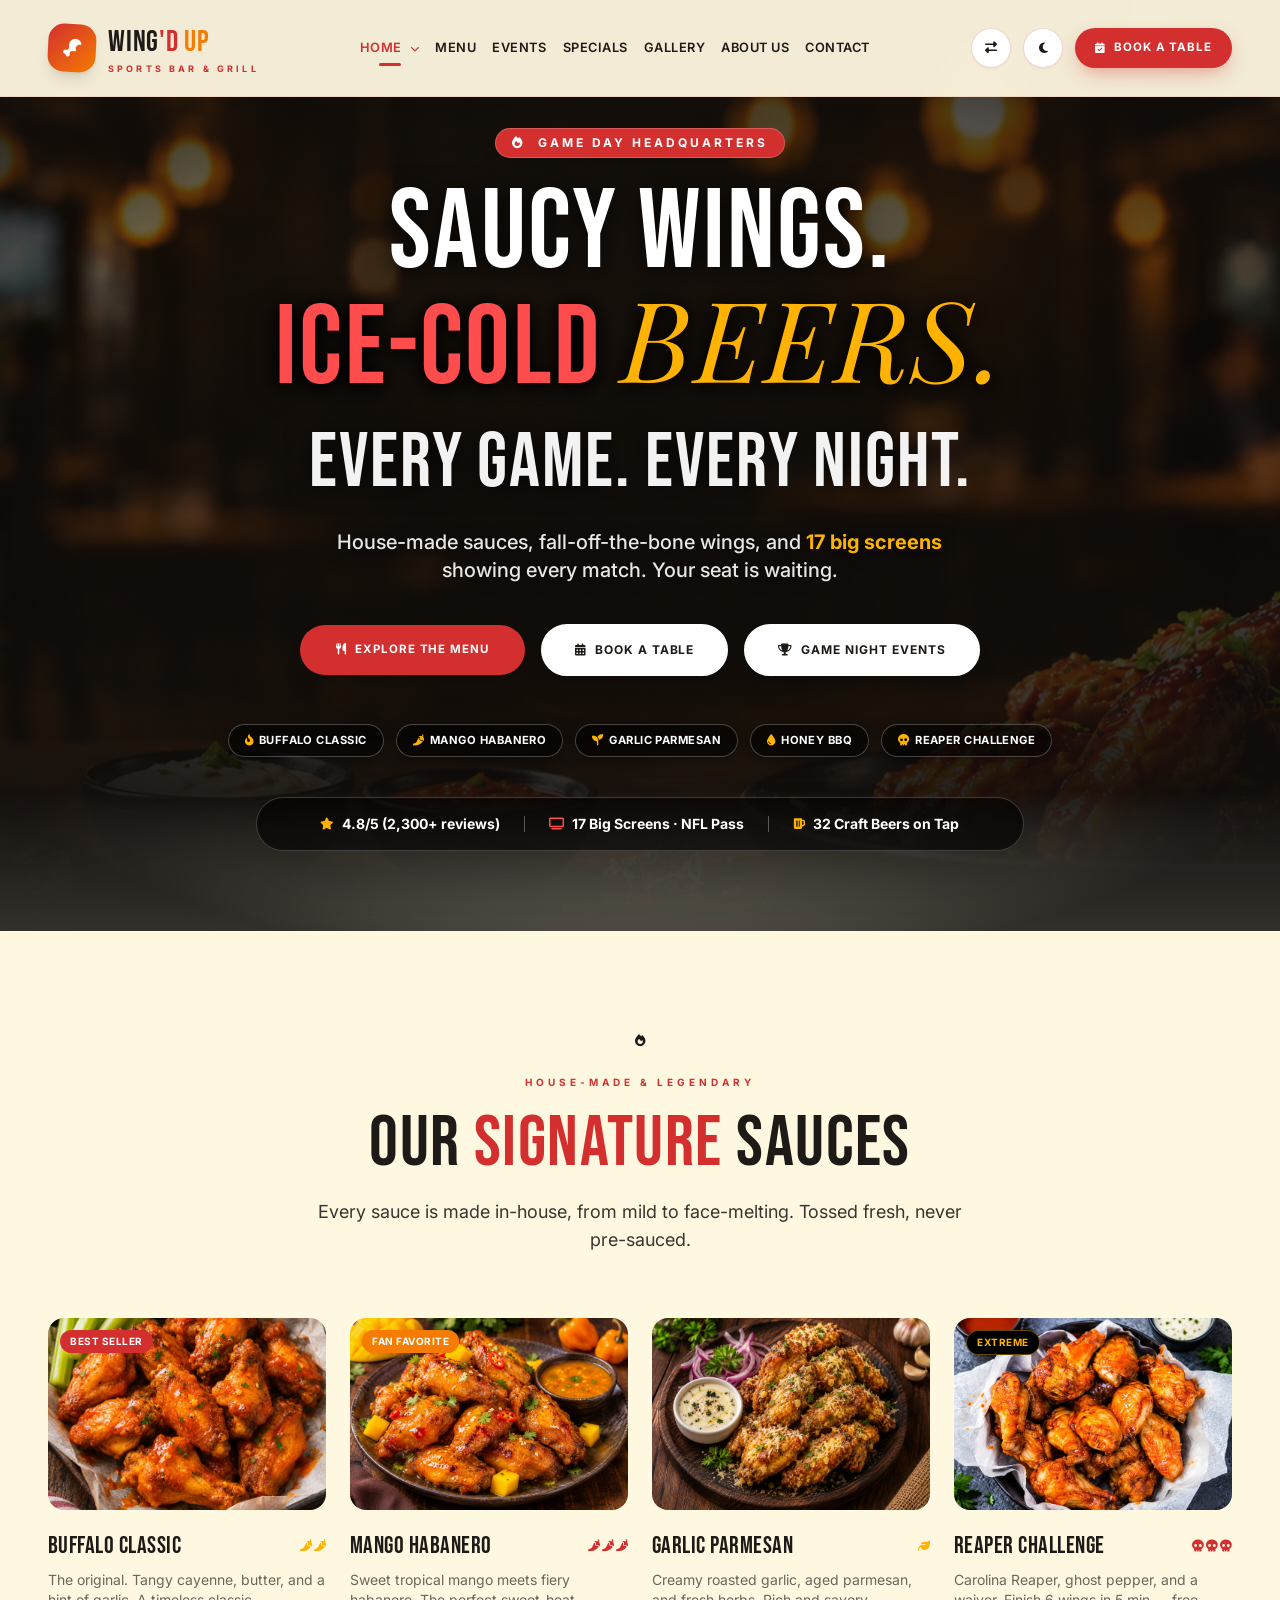
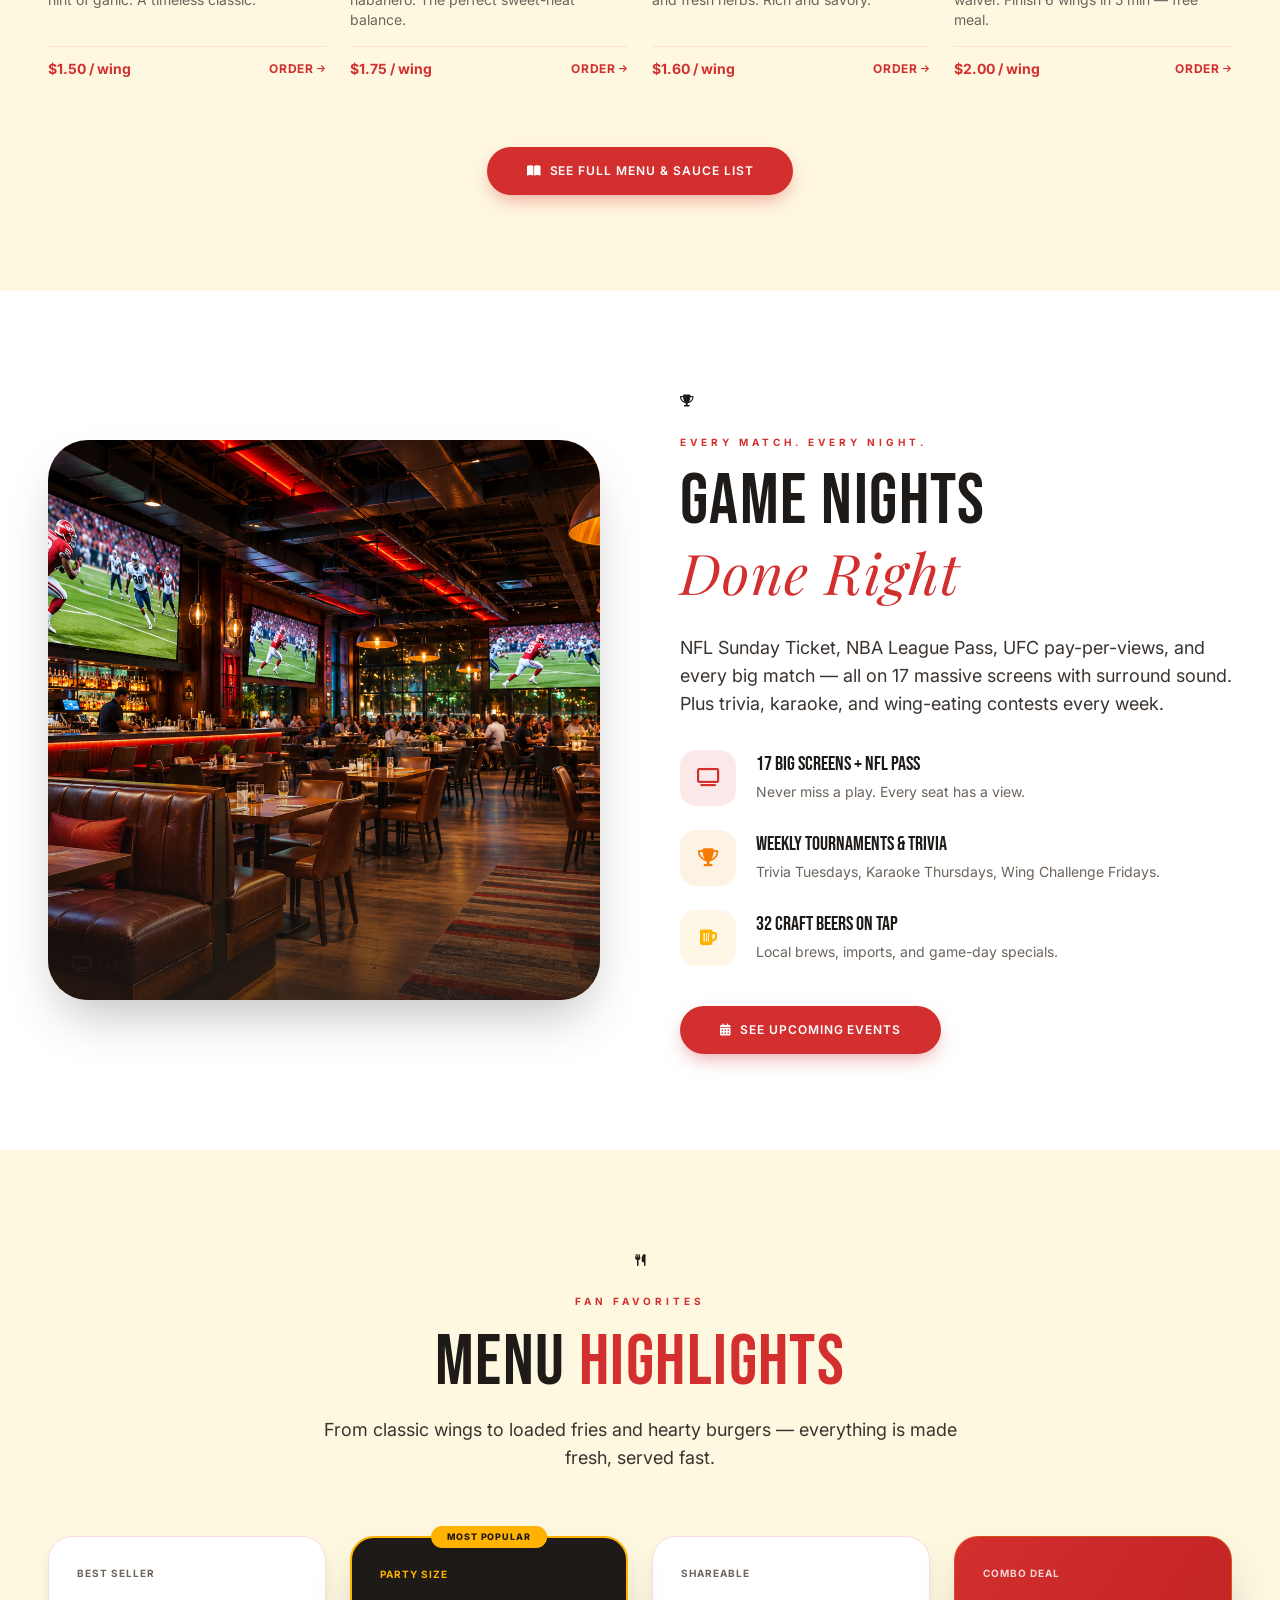
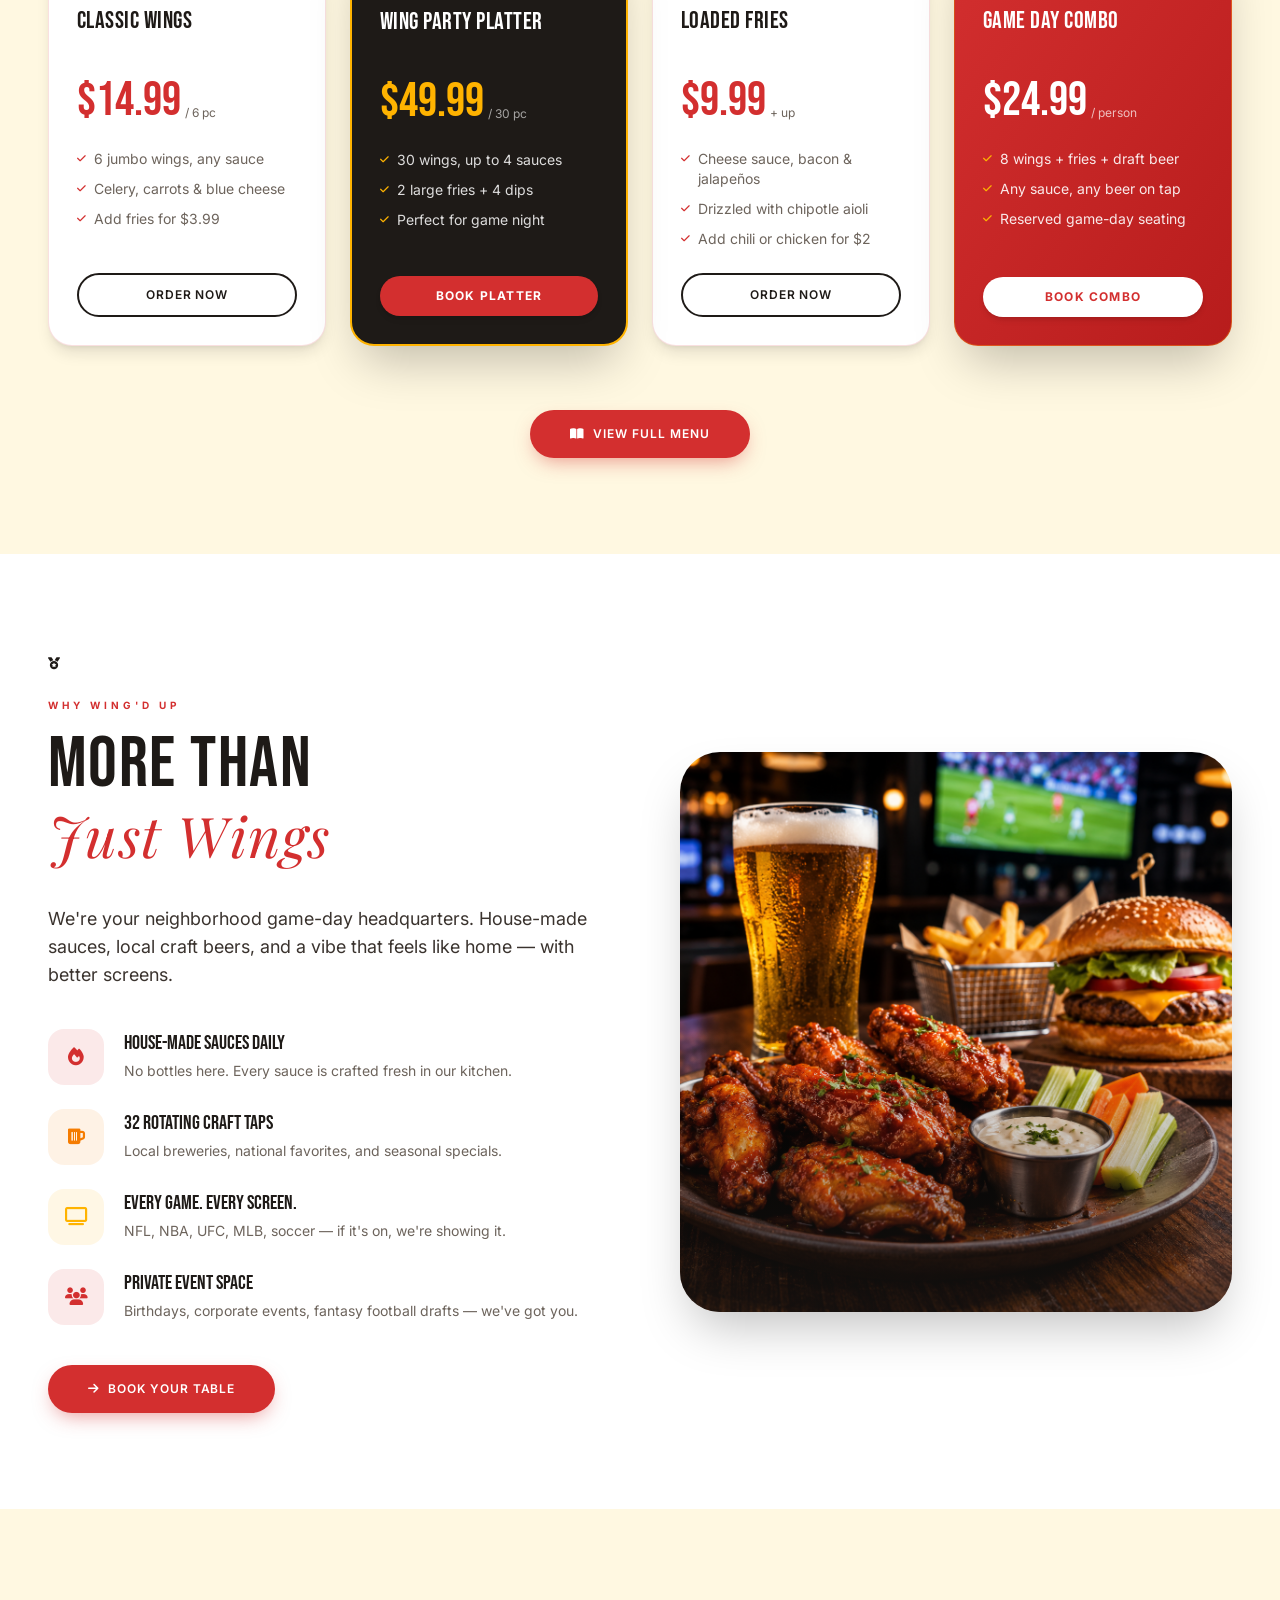
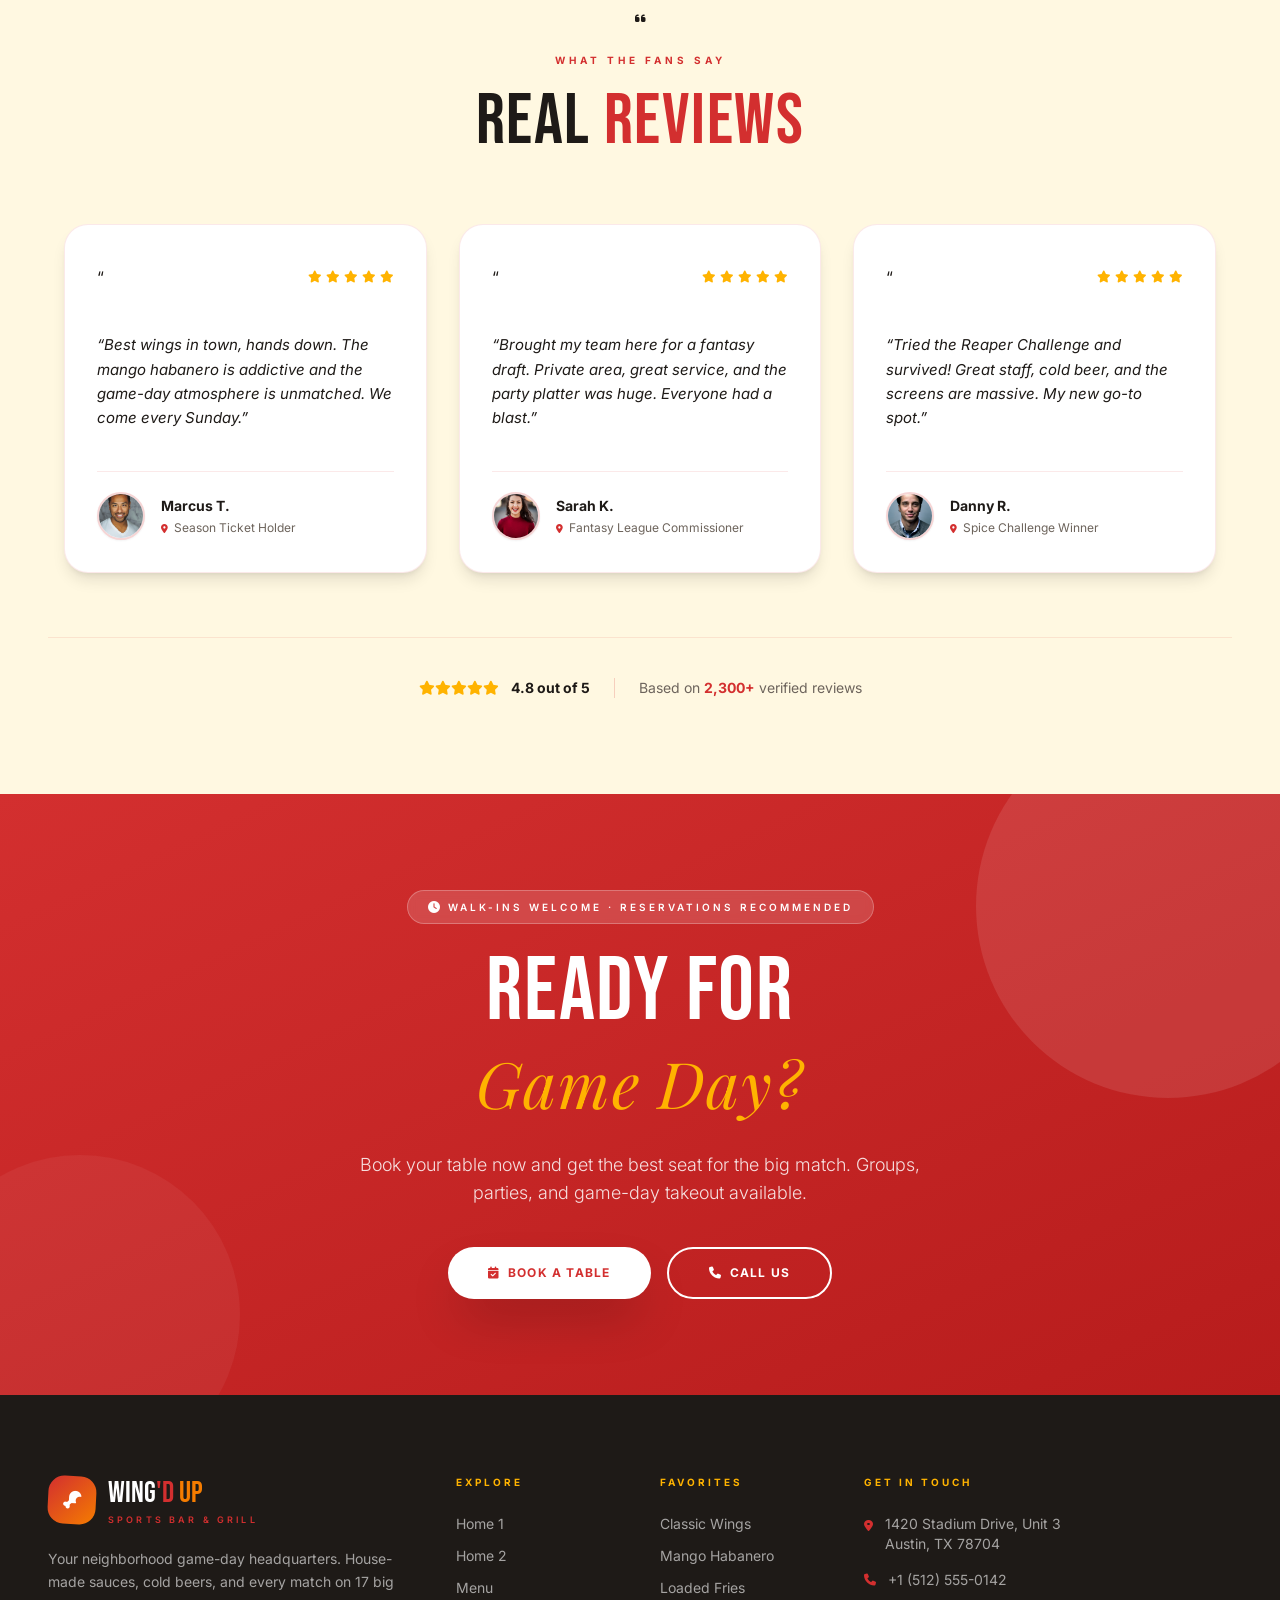
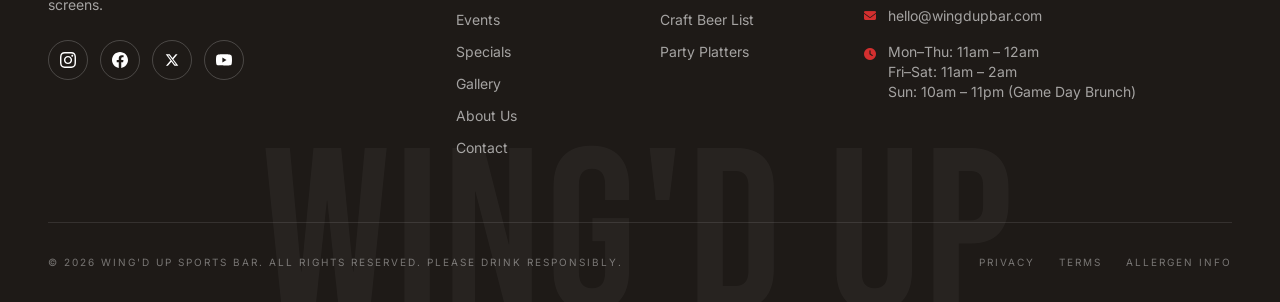
==== commit 18c2dd26: "first commit" ====
--- a/index.html
+++ b/index.html
@@ -918,11 +918,19 @@
           <p class="text-white/60 text-sm leading-relaxed mb-5 sm:mb-6 max-w-sm">
             Your neighborhood game-day headquarters. House-made sauces, cold beers, and every match on 17 big screens.
           </p>
-          <div class="flex gap-2.5 sm:gap-3">
-            <a href="#" class="w-9 h-9 sm:w-10 sm:h-10 rounded-full border border-white/20 flex items-center justify-center hover:border-wing-red hover:bg-wing-red transition-all duration-300"><i class="fab fa-instagram text-xs sm:text-sm"></i></a>
-            <a href="#" class="w-9 h-9 sm:w-10 sm:h-10 rounded-full border border-white/20 flex items-center justify-center hover:border-wing-red hover:bg-wing-red transition-all duration-300"><i class="fab fa-facebook-f text-xs sm:text-sm"></i></a>
-            <a href="#" class="w-9 h-9 sm:w-10 sm:h-10 rounded-full border border-white/20 flex items-center justify-center hover:border-wing-red hover:bg-wing-red transition-all duration-300"><i class="fab fa-x-twitter text-xs sm:text-sm"></i></a>
-            <a href="#" class="w-9 h-9 sm:w-10 sm:h-10 rounded-full border border-white/20 flex items-center justify-center hover:border-wing-red hover:bg-wing-red transition-all duration-300"><i class="fab fa-youtube text-xs sm:text-sm"></i></a>
+                    <div class="flex items-center gap-2.5 sm:gap-3">
+            <a href="https://www.instagram.com/" target="_blank" rel="noopener" aria-label="Instagram" class="w-9 h-9 sm:w-10 sm:h-10 rounded-full border border-white/20 flex items-center justify-center hover:border-wing-red hover:bg-wing-red text-white transition-all duration-300">
+              <svg class="w-4 h-4 fill-current" viewBox="0 0 24 24" aria-hidden="true"><path d="M12 2.163c3.204 0 3.584.012 4.85.07 3.252.148 4.771 1.691 4.919 4.919.058 1.265.069 1.645.069 4.849 0 3.205-.012 3.584-.069 4.849-.149 3.225-1.664 4.771-4.919 4.919-1.266.058-1.644.07-4.85.07-3.204 0-3.584-.012-4.849-.07-3.26-.149-4.771-1.699-4.919-4.92-.058-1.265-.07-1.644-.07-4.849 0-3.204.013-3.583.07-4.849.149-3.227 1.664-4.771 4.919-4.919 1.266-.057 1.645-.069 4.849-.069zm0-2.163c-3.259 0-3.667.014-4.947.072-4.358.2-6.78 2.618-6.98 6.98-.059 1.281-.073 1.689-.073 4.948 0 3.259.014 3.668.072 4.948.2 4.358 2.618 6.78 6.98 6.98 1.281.058 1.689.072 4.948.072 3.259 0 3.668-.014 4.948-.072 4.354-.2 6.782-2.618 6.979-6.98.059-1.28.073-1.689.073-4.948 0-3.259-.014-3.667-.072-4.947-.196-4.354-2.617-6.78-6.979-6.98-1.281-.059-1.69-.073-4.949-.073zm0 5.838c-3.403 0-6.162 2.759-6.162 6.162s2.759 6.163 6.162 6.163 6.162-2.759 6.162-6.163c0-3.403-2.759-6.162-6.162-6.162zm0 10.162c-2.209 0-4-1.79-4-4 0-2.209 1.791-4 4-4s4 1.791 4 4c0 2.21-1.791 4-4 4zm6.406-11.845c-.796 0-1.441.645-1.441 1.44s.645 1.44 1.441 1.44c.795 0 1.439-.645 1.439-1.44s-.644-1.44-1.439-1.44z"/></svg>
+            </a>
+            <a href="https://www.facebook.com/" target="_blank" rel="noopener" aria-label="Facebook" class="w-9 h-9 sm:w-10 sm:h-10 rounded-full border border-white/20 flex items-center justify-center hover:border-wing-red hover:bg-wing-red text-white transition-all duration-300">
+              <svg class="w-4 h-4 fill-current" viewBox="0 0 24 24" aria-hidden="true"><path d="M24 12.073c0-6.627-5.373-12-12-12s-12 5.373-12 12c0 5.99 4.388 10.954 10.125 11.854v-8.385H7.078v-3.47h3.047V9.43c0-3.007 1.792-4.669 4.533-4.669 1.312 0 2.686.235 2.686.235v2.953H15.83c-1.491 0-1.956.925-1.956 1.874v2.25h3.328l-.532 3.47h-2.796v8.385C19.612 23.027 24 18.062 24 12.073z"/></svg>
+            </a>
+            <a href="https://www.x.com/" target="_blank" rel="noopener" aria-label="X (Twitter)" class="w-9 h-9 sm:w-10 sm:h-10 rounded-full border border-white/20 flex items-center justify-center hover:border-wing-red hover:bg-wing-red text-white transition-all duration-300">
+              <svg class="w-3.5 h-3.5 fill-current" viewBox="0 0 24 24" aria-hidden="true"><path d="M18.244 2.25h3.308l-7.227 8.26 8.502 11.24H16.17l-5.214-6.817L4.99 21.75H1.68l7.73-8.835L1.254 2.25H8.08l4.713 6.231zm-1.161 17.52h1.833L7.084 4.126H5.117z"/></svg>
+            </a>
+            <a href="https://www.youtube.com/" target="_blank" rel="noopener" aria-label="YouTube" class="w-9 h-9 sm:w-10 sm:h-10 rounded-full border border-white/20 flex items-center justify-center hover:border-wing-red hover:bg-wing-red text-white transition-all duration-300">
+              <svg class="w-4 h-4 fill-current" viewBox="0 0 24 24" aria-hidden="true"><path d="M23.498 6.186a3.016 3.016 0 0 0-2.122-2.136C19.505 3.545 12 3.545 12 3.545s-7.505 0-9.377.505A3.017 3.017 0 0 0 .502 6.186C0 8.07 0 12 0 12s0 3.93.502 5.814a3.016 3.016 0 0 0 2.122 2.136c1.871.505 9.376.505 9.376.505s7.505 0 9.377-.505a3.015 3.015 0 0 0 2.122-2.136C24 15.93 24 12 24 12s0-3.93-.502-5.814zM9.545 15.568V8.432L15.818 12l-6.273 3.568z"/></svg>
+            </a>
           </div>
         </div>
 
